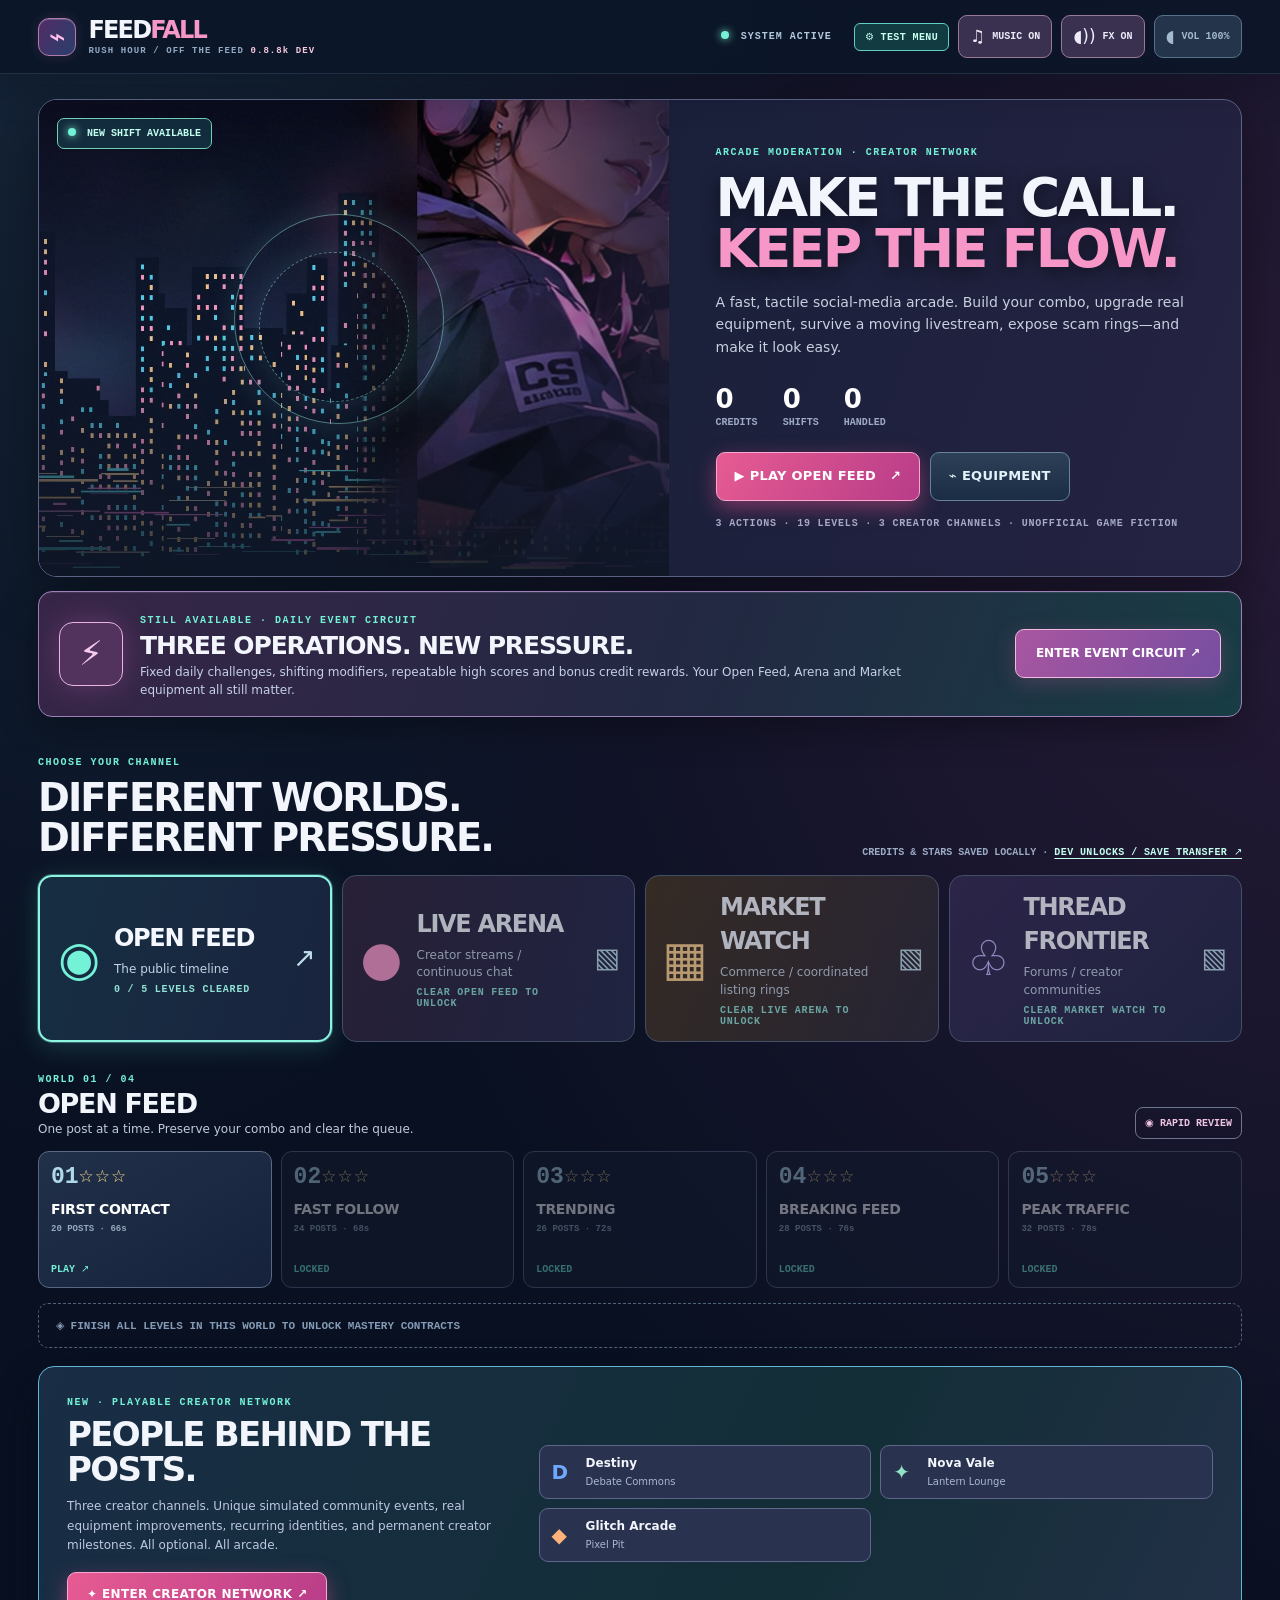
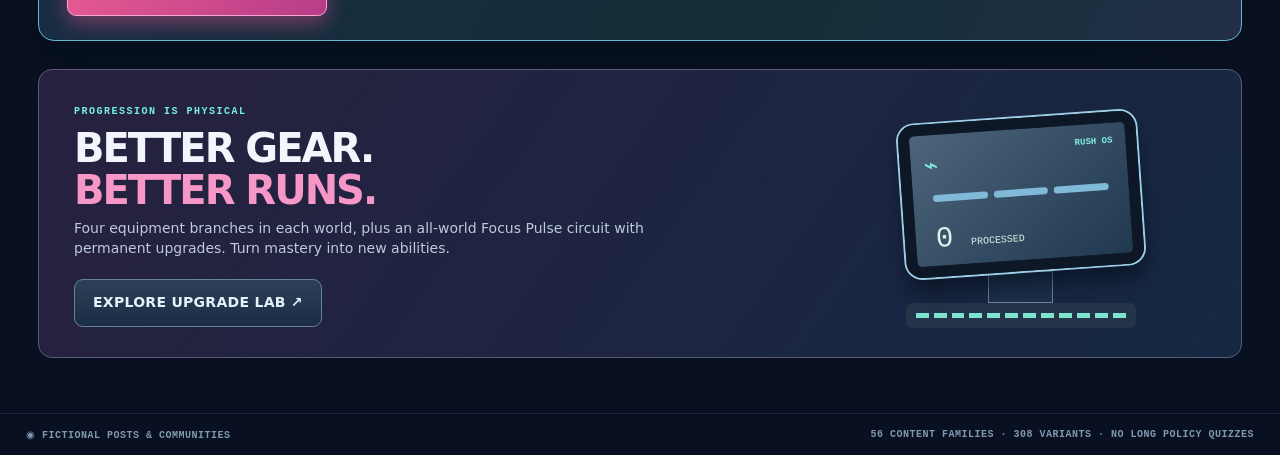
==== index.html @ e66f2f49 "chore(irl): label v0.8.8n in index.html" ====
<!doctype html>
<html lang="en">
<head>
  <meta charset="utf-8">
  <meta name="viewport" content="width=device-width,initial-scale=1,viewport-fit=cover">
  <meta name="theme-color" content="#0a1121">
  <meta name="description" content="FeedFall Rush Hour v0.8.8n DEV — reworked stage queue, authorized entry gates, debate invitation action and optional venue speed.">
  <meta property="og:title" content="FeedFall: Rush Hour — v0.8.8n Living Venue Dev">
  <meta property="og:description" content="Play the denser Meet & Greet convention with optional Chaos Mode, stage interactions, and all previous arcade worlds.">
  <title>FeedFall: Rush Hour — v0.8.8n DEV</title>
  <link rel="stylesheet" href="src/style.css">
</head>
<body>
  <div id="app" role="main"></div>
  <script type="module" src="src/ui.js"></script>
</body>
</html>
---- src/style.css ----
/* FEEDFALL RUSH HOUR 0.2 / CHANNEL SHIFT — arcade tactile design */
@import url("./graphics-v082.css");
:root{color-scheme:dark;--bg:#0a1121;--navy:#101b32;--panel:#17243a;--stroke:#4d6078;--muted:#9baec3;--mint:#74f2d7;--amber:#ffce8b;--pink:#f697c8;--red:#ff798c;--blue:#8abff9;--radius:14px;font-family:Inter,ui-sans-serif,system-ui,-apple-system,BlinkMacSystemFont,"Segoe UI",sans-serif;color:#f2f5fb;background:var(--bg);font-synthesis:none}
*{box-sizing:border-box}html,body{margin:0;width:100%;min-height:100%;overflow-x:hidden}body{background:radial-gradient(ellipse at 8% -18%,#395d775e,transparent 45%),radial-gradient(ellipse at 105% 22%,#622f625c,transparent 55%),#081021;font-size:14px;line-height:1.42}body:before{content:"";position:fixed;inset:0;background:repeating-linear-gradient(0deg,#ffffff03 0px,#ffffff03 1px,transparent 1px,transparent 38px),repeating-linear-gradient(90deg,#ffffff03 0px,#ffffff03 1px,transparent 1px,transparent 38px);pointer-events:none;z-index:-1}button{font:inherit;cursor:pointer;touch-action:manipulation}button:disabled{opacity:.42;cursor:not-allowed}button:focus-visible{outline:2px solid #ffe9ae;outline-offset:3px}h1,h2,h3,p{margin-top:0}h1,h2,h3{letter-spacing:-.05em;line-height:1.04}h1{font-size:40px}h2{font-size:30px}small{font-size:11px}.page{min-height:100dvh;display:flex;flex-direction:column}.eyebrow{font:850 10px ui-monospace,SFMono-Regular,Consolas,monospace;letter-spacing:.15em;color:var(--mint);text-transform:uppercase}em{font-style:normal;color:var(--pink)}.mint{color:var(--mint)!important}.primary,.secondary{border-radius:9px;font-weight:900;font-size:12px;letter-spacing:.02em;padding:13px 18px;transition:transform .15s,filter .15s;min-height:44px}.primary:hover:not(:disabled),.secondary:hover:not(:disabled){transform:translateY(-2px);filter:brightness(1.11)}.primary{background:linear-gradient(125deg,#e75b92,#b73c88);border:1px solid #f9a6d0;box-shadow:0 7px 20px #d34c8880;color:white}.secondary{background:linear-gradient(#2d4057,#1b2d44);border:1px solid #668198;color:#e2f1fa}.strong{font-size:14px}.primary span{margin-left:9px}.foot{font:700 10px ui-monospace,monospace;letter-spacing:.05em;color:#8199b0;display:flex;gap:18px;justify-content:space-between;max-width:1520px;width:100%;margin:15px auto 0;padding:15px 26px;border-top:1px solid #40536a50}.brand{display:flex;align-items:center;gap:12px}.brand-symbol{width:38px;height:38px;border:1px solid #b07aab;border-radius:11px;background:linear-gradient(125deg,#512c65,#293f6d);display:grid;place-content:center;color:#ffbeeb;font-size:28px;box-shadow:inset 0 1px #ffffff33,0 0 12px #dd68b52a}.brand-word{font-size:24px;line-height:1;font-style:italic;font-weight:1000;letter-spacing:-1.8px}.brand-word>span{color:var(--pink)}.brand-word small{display:block;font-style:normal;font:800 9px ui-monospace,monospace;letter-spacing:.12em;color:#93a9c4;margin-top:4px}.brand-word b{color:#f8c9de}.topnav{height:74px;flex:0 0 74px;display:flex;justify-content:space-between;align-items:center;gap:12px;padding:0 clamp(14px,3vw,42px);border-bottom:1px solid #475b725c;background:#0c1728e8;box-shadow:0 10px 40px #03061044;position:relative;z-index:9;backdrop-filter:blur(15px)}.toplinks{display:flex;align-items:center;gap:9px}.status-led{font:800 10px ui-monospace,monospace;letter-spacing:.1em;color:#b3c8df;margin-right:13px;white-space:nowrap}.status-led i,.live-dot{display:inline-block;width:8px;height:8px;border-radius:50%;background:var(--mint);box-shadow:0 0 9px #7df7d0;animation:pulse 1.65s ease-in-out infinite;margin-right:5px}.audio-toggle{display:flex;align-items:center;gap:7px;background:#24344a;border:1px solid #58728c;color:#a3bacc;border-radius:9px;padding:8px 11px;min-height:39px;white-space:nowrap}.audio-toggle.on{color:#edecfa;border-color:#9a7898;background:#3a3150}.audio-toggle span{font-size:17px}.audio-toggle small{font:850 10px ui-monospace,monospace}@keyframes pulse{50%{opacity:.42;box-shadow:0 0 0 7px #66f9d513}}
.home-main,.shop-main{max-width:1440px;width:100%;margin:0 auto;padding:25px clamp(15px,3vw,38px) 40px;flex:1}.hero{display:grid;grid-template-columns:1.1fr 1fr;min-height:388px;background:linear-gradient(110deg,#101d33,#252342);border:1px solid #5e6589;border-radius:19px;overflow:hidden;box-shadow:0 15px 60px #0006}.hero-art{min-height:340px;position:relative;background-image:linear-gradient(90deg,transparent 70%,#20213dbb),url('../assets/hero-art.webp');background-size:cover;background-position:center 35%;overflow:hidden}.hero-art-overlay{position:absolute;inset:0;background:linear-gradient(0deg,#0d1725c4,transparent 50%),radial-gradient(ellipse at 45% 48%,transparent 42%,#17142b77);pointer-events:none}.hero-orbit{position:absolute;width:210px;height:210px;border:1px solid #a2fbea70;border-radius:50%;top:24%;left:31%;box-shadow:0 0 30px #7cdbec22;animation:spin 18s linear infinite}.orb2{width:150px;height:150px;top:32%;left:35%;border-style:dashed;animation-direction:reverse;animation-duration:15s}.hero-signal{position:absolute;top:18px;left:18px;border:1px solid #73d0b5;background:#1b485888;padding:9px 10px;border-radius:7px;backdrop-filter:blur(10px);font:800 10px ui-monospace,monospace;color:#c2fff0}.hero-copy{padding:clamp(26px,4vw,47px);display:flex;flex-direction:column;justify-content:center}.hero-copy h1{font-size:clamp(40px,4.2vw,66px);font-weight:1000;font-style:italic;line-height:.94;margin:15px 0 17px;text-shadow:0 5px 17px #0008}.hero-copy p{max-width:520px;font-size:14px;color:#c7d0df;line-height:1.6}.hero-stats{display:flex;gap:25px;margin:14px 0 24px}.hero-stats div{display:flex;flex-direction:column;gap:5px}.hero-stats strong{font-size:26px;line-height:1;color:white}.hero-stats span{font:850 10px ui-monospace,monospace;color:#9eabc6}.hero-ctas{display:flex;gap:10px;flex-wrap:wrap}.hero-ctas button{font-size:13px;padding:14px 18px}.hero-hint{margin:17px 0 0!important;color:#a5a9c7!important;font:750 10px ui-monospace,monospace!important;letter-spacing:.08em}.worlds-section{margin-top:34px}.section-head{display:flex;justify-content:space-between;align-items:flex-end;margin-bottom:17px;gap:12px}.section-head h2{font-size:clamp(29px,3vw,42px);font-weight:950;margin:8px 0 0}.section-note{font:800 10px ui-monospace,monospace;color:#9dacc5}.world-selector{display:grid;grid-template-columns:repeat(2,minmax(0,1fr));gap:14px}.world-card{text-align:left;display:flex;align-items:center;gap:14px;min-height:124px;border:1px solid #57677f;border-radius:14px;background:linear-gradient(105deg,#162e42,#19243e);color:#f4f8fe;padding:18px;transition:transform .18s,border-color .2s;overflow:hidden}.world-card:hover{transform:translateY(-2px)}.world-card.active{border:2px solid #8cf4df;box-shadow:0 0 0 1px #7fdfe958,0 5px 25px #3e98894a}.world-card.world-arena{background:linear-gradient(105deg,#35263f,#272c4d)}.world-card.world-arena.active{border-color:#ff9ed1;box-shadow:0 0 20px #c361a644}.world-card.locked{opacity:.7}.world-mark{font-size:48px;color:var(--mint);min-width:50px;text-align:center}.world-arena .world-mark{color:var(--pink)}.world-copy{flex:1;display:flex;flex-direction:column;gap:6px}.world-copy strong{font-size:24px;letter-spacing:-.055em}.world-copy small{color:#c4d4e4;font-size:12px}.world-copy em{font:850 10px ui-monospace,monospace;color:#90e2d6;letter-spacing:.08em}.world-arrow{color:#bddde9;font-size:27px}.world-info{display:flex;justify-content:space-between;align-items:end;gap:10px;margin:26px 0 12px}.world-info h3{font-size:27px;margin:3px 0}.world-info p{color:#c0cbd8;margin:0;font-size:12px}.world-count{font:850 10px ui-monospace,monospace;border:1px solid #6e7590;color:#f0c4e0;border-radius:8px;padding:9px;white-space:nowrap}.level-grid{display:grid;grid-template-columns:repeat(5,minmax(0,1fr));gap:9px}.level-tile{background:linear-gradient(150deg,#213049,#16223b);border:1px solid #596784;border-radius:11px;color:white;min-height:137px;text-align:left;padding:12px;display:flex;flex-direction:column;gap:7px;transition:transform .16s,border-color .15s}.level-tile:hover:not(:disabled){transform:translateY(-4px);border-color:#87eddb}.level-tile.locked{background:#151c2f}.level-tile.won{border-color:#6d998c}.level-top{display:flex;justify-content:space-between;align-items:center}.level-top>span:first-child{font:950 23px ui-monospace,monospace;color:#afd9e9}.level-stars{font-size:17px;color:#ffdc92;letter-spacing:1px}.level-name{font-size:14px;font-weight:900;letter-spacing:-.025em;line-height:1.2;margin-top:4px}.level-tile small{font:750 9px ui-monospace,monospace;color:#93aabd}.level-status{font:850 10px ui-monospace,monospace;margin-top:auto;color:var(--mint)}.progression-block{border:1px solid #5c5a7b;background:linear-gradient(125deg,#27213f,#152842);border-radius:14px;margin-top:28px;padding:30px 35px;display:grid;grid-template-columns:1.4fr .7fr;gap:20px;overflow:hidden}.progression-block h2{font-size:40px;margin:8px 0}.progression-block p{max-width:570px;color:#bdcadb}.progression-block .strong{margin-top:6px}.workstation{margin:10px auto 0;position:relative;width:265px;max-width:100%;height:200px;perspective:600px}.desk-machine{margin:8px auto 0;width:238px;height:153px;background:linear-gradient(140deg,#4c657a,#203850);border:11px solid #0e1726;border-radius:16px;box-shadow:0 0 0 2px #9ccde6,0 15px 20px #040d1b99;transform:rotate(-4deg)}.desk-top{display:flex;justify-content:space-between;padding:13px;color:#85eddf}.desk-top span{font-size:24px}.desk-top small{font:800 9px ui-monospace,monospace}.desk-lines{display:flex;gap:6px;padding:0 20px}.desk-lines i{height:7px;flex:1;background:#81b9d9;border-radius:4px}.desk-number{font-size:29px;font-family:ui-monospace,monospace;margin:17px 0 0 20px;color:#d6f6e7;display:block}.desk-number small{font-size:10px}.desk-base{background:#1d304a;border:1px solid #76879b;width:65px;height:32px;margin:auto}.desk-lights{display:flex;gap:5px;margin:0 auto;width:230px;background:#253549;border-radius:7px;padding:10px}.desk-lights i{flex:1;height:5px;background:#7ee4d0;animation:light 1.8s ease-in-out infinite}@keyframes light{50%{opacity:.2}}
.play-main{max-width:1550px;width:100%;margin:0 auto;padding:11px clamp(10px,2.6vw,36px) 12px;flex:1;display:flex;flex-direction:column;min-height:0}.game-bar{display:flex;align-items:center;justify-content:space-between;gap:12px;margin-bottom:9px}.game-label{display:flex;align-items:center;gap:10px}.world-icon{font-size:27px;color:var(--mint);background:#243f52;border:1px solid #66848b;border-radius:10px;padding:5px 14px}.game-label h1{font-size:clamp(23px,2.45vw,32px);margin:4px 0 0;font-weight:1000;font-style:italic}.game-resources{display:flex;gap:8px;align-items:center}.stat{background:#1e2b43;border:1px solid #64788f;border-radius:9px;padding:6px 13px;min-width:104px}.stat span{display:block;font:800 9px ui-monospace,monospace;color:#a1b9ca}.stat strong{font:950 25px ui-monospace,monospace;color:#effbf9}.pause-button{border:1px solid #8691a7;background:#303951;color:white;border-radius:9px;min-height:53px;padding:6px 16px;font-size:17px;font-weight:900}.pause-button small{font:800 9px ui-monospace,monospace}.game-alert{padding:8px 14px;border-radius:7px;border:1px solid #63768c;background:linear-gradient(90deg,#244351,#182d44);color:#bfe7e8;font:850 10px ui-monospace,monospace;letter-spacing:.08em;margin-bottom:9px;min-height:34px;transition:background .2s,border-color .2s}.game-alert.highlight{background:#6d4659;color:#ffeaed;border-color:#d797ac}.game-alert.visible,.raid-mode .game-alert{background:linear-gradient(90deg,#872b45,#692c5c);border-color:#ff9ab2;color:white;box-shadow:0 0 20px #f56b8e66;animation:dangerGlow 1.1s ease-in-out infinite}@keyframes dangerGlow{50%{filter:brightness(1.3);box-shadow:0 0 32px #f56b8e83}}
.game-grid{display:grid;grid-template-columns:minmax(175px,.82fr) minmax(320px,2.1fr) minmax(190px,.82fr);gap:11px;height:clamp(375px,50.5vh,550px);min-height:0}.intake-panel,.status-panel{background:linear-gradient(140deg,#1c2d43,#142037);border:1px solid #64788f;border-radius:12px;padding:14px;overflow:hidden;min-width:0}.panel-eyebrow{font:900 10px ui-monospace,monospace;letter-spacing:.08em;color:#90dfdb}.intake-panel{display:flex;flex-direction:column}.intake-panel h2{font-size:24px;margin:5px 0 15px}.queue-item{border:1px solid #4f6880;background:#25384f;border-radius:6px;margin-bottom:6px;padding:8px;display:flex;gap:8px;align-items:center;min-width:0}.queue-item span{font:900 13px ui-monospace,monospace;color:#d1cbea}.queue-item b{font:800 9px ui-monospace,monospace;color:#e4eaf6;overflow:hidden;text-overflow:ellipsis;white-space:nowrap;min-width:0}.queue-item i{width:5px;height:5px;border-radius:50%;background:var(--mint);margin-left:auto;flex-shrink:0}.mini-tip{border:1px solid #526f86;border-radius:7px;background:#243950;padding:11px;color:#b8d5df;font-size:12px;line-height:1.5}.intake-divider{margin-top:auto;border-top:1px dashed #53687c;margin-bottom:12px}.meter-heading{display:flex;justify-content:space-between;color:#afc7d7;font:850 10px ui-monospace,monospace;gap:5px}.meter{height:8px;border-radius:6px;background:#0e1b2b;overflow:hidden;margin-top:7px}.meter>div{height:100%;background:linear-gradient(90deg,#5ee9cf,#f8b4b6);border-radius:6px;transition:width .14s}.panel-bottom{padding-top:16px;font:800 10px ui-monospace,monospace;color:#adbed1}.panel-bottom strong{display:block;font-size:11px}.panel-bottom em{font-style:normal;font-size:18px;color:white}.panel-bottom span{display:block;margin-top:5px;font-size:9px;line-height:1.4}.monitor{display:flex;flex-direction:column;min-width:0;min-height:0}.monitor-frame{background:linear-gradient(135deg,#5b7289,#34465e 14%,#2e3e56 88%,#627a91);padding:9px;border:1px solid #8ba4b0;border-radius:15px;box-shadow:inset 0 3px #e9f7ff40,inset 0 -5px #0007,0 8px 30px #0005;flex:1;min-height:0}.monitor-glass{height:100%;min-height:0;border-radius:9px;background:radial-gradient(ellipse at center,#0f2d3c,#0d1b2e 80%);border:4px solid #101924;box-shadow:inset 0 0 30px #050c16,0 0 8px #66dbe65e;position:relative;overflow:hidden;display:flex;flex-direction:column}.scanlines{position:absolute;z-index:5;inset:0;background:repeating-linear-gradient(0deg,transparent 0 3px,#06132444 3px 4px);pointer-events:none}.monitor-glass:after{content:"";position:absolute;inset:0;z-index:5;pointer-events:none;border-radius:8px;box-shadow:inset 0 0 36px #02071299}.monitor-top{display:flex;align-items:center;justify-content:space-between;gap:10px;padding:9px 13px;border-bottom:1px solid #41677f80;color:#8ce1df;font:800 10px ui-monospace,monospace;letter-spacing:.08em;background:#102b3c}.monitor-live{display:inline-block;width:7px;height:7px;border-radius:50%;background:var(--mint);box-shadow:0 0 8px var(--mint);margin-right:8px}#content-area{min-height:0;flex:1;overflow:hidden;display:flex;flex-direction:column}.post-container{background:#132a3b;flex:1;display:flex;flex-direction:column;min-height:0}.post-top{padding:9px 12px;display:flex;align-items:center;gap:10px;border-bottom:1px solid #3c607b}.platform-icon{font-size:20px;background:#20495a;border:1px solid #547e90;border-radius:8px;width:35px;height:35px;display:grid;place-content:center;color:#a4ffe5}.post-forum .platform-icon,.post-civic .platform-icon{color:#b6ccff;background:#273c5d}.post-market .platform-icon{color:#ffe1ab;background:#584437}.platform-info{flex:1;display:flex;flex-direction:column;gap:3px;min-width:0}.platform-info b{font:900 12px ui-monospace,monospace;color:#f2faf6}.platform-info small{font:850 9px ui-monospace,monospace;color:#9eb6c5}.post-age{font:850 9px ui-monospace,monospace;color:#85d4c2}.post-person{display:flex;gap:10px;align-items:center;padding:12px 14px 4px}.post-person img{width:42px;height:42px;object-fit:cover;border:2px solid #7fb5c8;border-radius:12px}.post-person div{display:flex;flex-direction:column;gap:4px;min-width:0}.post-person strong{font-size:13px}.post-person span{font:700 9px ui-monospace,monospace;color:#98b7c7;overflow:hidden;text-overflow:ellipsis;white-space:nowrap}.verified{margin-left:auto;color:#d0dbea;font-weight:900}.post-text{font-size:clamp(19px,2.2vw,31px);font-weight:800;line-height:1.31;letter-spacing:-.026em;color:#f1f6f4;margin:auto 16px;padding:6px 0;max-height:178px;overflow:hidden;text-wrap:pretty}.post-text.long{font-size:clamp(17px,1.9vw,24px)}.post-text mark{background:#ebb877;color:#1d2431;padding:1px 3px;border-radius:3px}.post-bottom{display:flex;justify-content:space-between;gap:7px;border-top:1px solid #38536c;padding:10px 13px;color:#9bbcc3;font:800 9px ui-monospace,monospace}.post-bottom span:last-child{color:#7fedd5}.empty-post{display:flex;align-items:center;justify-content:center;flex:1;color:#9fe6da;font:850 12px ui-monospace,monospace}.spinner{font-size:25px;margin-left:10px;animation:spin 2s linear infinite}@keyframes spin{to{transform:rotate(360deg)}}.monitor-under{display:flex;justify-content:space-between;gap:12px;align-items:center;padding:6px 5px;color:#9aacc3;font:850 9px ui-monospace,monospace;letter-spacing:.04em}.monitor-under i{display:inline-block;width:7px;height:7px;background:#8ef8d9;border-radius:50%;margin-right:6px}.status-panel{display:flex;flex-direction:column;gap:11px}.clock-card,.streak-card,.shield-card,.special-ability{border:1px solid #4e6682;border-radius:10px;background:linear-gradient(#253850,#192940);padding:12px;min-height:0}.clock-card>span,.streak-card>span,.shield-card>span,.special-ability>span{display:block;font:900 10px ui-monospace,monospace;color:#a9c3d5}.clock-card>strong{font:900 clamp(34px,4.5vw,64px) ui-monospace,monospace;letter-spacing:-.07em;color:#e5faff;display:block;line-height:1;margin:12px 0 5px}.clock-card.danger>strong{color:#ffb6a3}.clock-meter{height:7px;background:#0d1c2e;border-radius:5px;overflow:hidden}.clock-meter i{display:block;background:linear-gradient(90deg,var(--mint),#abdce1);height:100%;transition:width .2s}.clock-card.danger .clock-meter i{background:linear-gradient(90deg,#fa5c89,#ffd17e)}.clock-card small{font:750 9px ui-monospace,monospace;color:#a4b5c5}.streak-card>strong{display:block;font:1000 53px ui-monospace,monospace;color:#ffe1a9;line-height:1.08;margin:6px 0 1px}.streak-card small,.shield-card small,.special-ability small{font:850 9px ui-monospace,monospace;color:#aabccc}.streak-lights{display:flex;gap:4px;margin-top:10px}.streak-lights i{flex:1;height:6px;background:#273b4d;border:1px solid #4c6980;border-radius:2px}.streak-lights i.active{background:#ffbd84;box-shadow:0 0 10px #ffc08080}.shield-card>strong{font:850 20px ui-monospace,monospace;letter-spacing:3px;display:block;color:#82ebdd;margin:10px 0 3px}.special-ability>strong{font:1000 26px ui-monospace,monospace;color:#acd8f6;display:inline-block;margin:6px}.ability-btn{display:block;border:1px solid #7db7d0;background:linear-gradient(125deg,#23556c,#393e7e);color:#effcfa;font:850 10px ui-monospace,monospace;padding:8px 6px;border-radius:5px;width:100%;margin-bottom:6px}.ability-btn:hover:not(:disabled){background:#477c9e}.special-ability small{display:block;line-height:1.3;font-size:9px}.decision-deck{border:1px solid #71859c;background:linear-gradient(150deg,#2e3e55,#18293e);border-radius:12px;padding:10px 12px 11px;margin-top:9px;box-shadow:inset 0 2px #a5c1d03b,0 4px 19px #0004}.deck-label{display:flex;justify-content:space-between;gap:15px;padding:0 0 8px;color:#c6d7e8;font:900 10px ui-monospace,monospace;letter-spacing:.07em}.deck-label kbd{font:850 10px ui-monospace,monospace;background:#293346;padding:2px 6px;border:1px solid #7b8ea2;border-radius:4px}.decision-grid{display:grid;grid-template-columns:repeat(3,minmax(0,1fr));gap:9px}.decision-button{position:relative;display:flex;align-items:center;justify-content:center;gap:12px;border-radius:8px;min-height:76px;border:1px solid #ffffff77;border-bottom:5px solid #0007;transition:transform .12s,box-shadow .12s,filter .12s;color:white;box-shadow:inset 0 2px #ffffff31}.decision-button:active{transform:translateY(3px);border-bottom-width:2px;box-shadow:inset 0 2px #0003}.decision-button:hover{filter:brightness(1.12);box-shadow:0 0 22px #d9e3ff50}.decision-button.approve{background:linear-gradient(130deg,#1c796d,#2ca47c)}.decision-button.flag{background:linear-gradient(130deg,#996439,#c6894c)}.decision-button.remove{background:linear-gradient(130deg,#93394f,#cc4e6d)}.btn-symbol{font-size:37px;line-height:1}.btn-name{font-size:clamp(20px,2.2vw,28px);font-weight:1000;letter-spacing:-.055em}.decision-button small{font:850 10px ui-monospace,monospace;color:#ffffffc9}.btn-key{position:absolute;top:6px;right:7px;background:#0002;padding:3px 6px;border:1px solid #ffffff6f;border-radius:4px;font:800 11px ui-monospace,monospace}.play-footer{display:flex;justify-content:space-between;gap:12px;align-items:center;padding:9px 3px 0;color:#9eb6c9;font:800 9px ui-monospace,monospace}.monitor-glass.flash-good{animation:flashGood .27s ease}.monitor-glass.flash-bad{animation:flashBad .27s ease}@keyframes flashGood{50%{box-shadow:inset 0 0 64px #4dffc1,0 0 35px #72fbd5}}@keyframes flashBad{50%{box-shadow:inset 0 0 64px #ff4b75,0 0 35px #ff4b75}}#stamps{position:absolute;z-index:8;inset:0;display:grid;place-items:center;pointer-events:none}.stamp{display:inline-block;font-size:clamp(34px,4.8vw,63px);font-weight:1000;font-style:italic;letter-spacing:-.07em;text-shadow:0 3px #13202a,0 0 35px currentColor;border:5px solid currentColor;padding:10px 22px;border-radius:13px;transform:rotate(-8deg);animation:stampIn .52s cubic-bezier(.1,1.5,.3,1) both}.stamp.success{color:#90ffcf}.stamp.error{color:#ffa7bb}@keyframes stampIn{0%{transform:scale(2.1) rotate(6deg);opacity:0;filter:blur(8px)}25%{transform:scale(.89) rotate(-9deg);opacity:1;filter:blur(0)}45%{transform:scale(1) rotate(-8deg)}100%{opacity:0;transform:scale(1.06) rotate(-8deg)}}
/* Live Arena: actually different interaction with multiple messages at once. */
.arena-mode .monitor-glass{background:#1a1830;box-shadow:inset 0 0 42px #170824,0 0 12px #f18aca4d}.arena-mode .monitor-top{background:#3d2347;color:#ffd2e8}.arena-mode .game-alert{background:#3f3156;border-color:#965f9b;color:#e5cfea}.arena-mode .world-icon{color:var(--pink);background:#49324d;border-color:#9b6c8c}.live-widget{flex:1;min-height:0;display:flex;flex-direction:column;background:#1b243d;overflow:hidden}.live-header{padding:10px 12px;background:linear-gradient(90deg,#503156,#252d4e);border-bottom:1px solid #9478a0;display:flex;justify-content:space-between;color:#ffd5ef;font:850 10px ui-monospace,monospace;white-space:nowrap;gap:9px}.live-header .live-dot{background:#f981bd;box-shadow:0 0 8px #f981bd}.live-viewers{color:#9fecd9}.chat-feed{flex:1;min-height:0;overflow:hidden;display:flex;flex-direction:column;padding:7px 10px 1px}.chat-intro{font:800 10px ui-monospace,monospace;color:#9db3d1;margin:3px 2px 7px}.chat-feed>#chat-rows{display:flex;flex-direction:column;justify-content:flex-start;gap:5px;min-height:0;flex:1;overflow:hidden}.chat-row{display:flex;align-items:center;gap:10px;width:100%;position:relative;overflow:hidden;flex:0 0 auto;text-align:left;background:#263249;color:#dbe8f5;border:1px solid #66718d;border-radius:7px;min-height:54px;padding:8px 9px 11px;transition:background .12s,border-color .12s;animation:chatEnter .25s ease both}.chat-row:hover{background:#39435e}.chat-row.focused{background:#3c385b;border-color:#f6abdc;box-shadow:inset 3px 0 #fba6d7,0 0 10px #ed85a931}.chat-row.suspicious:not(.focused){border-left:3px solid #ed887f}.chat-row.uncertain:not(.focused){border-left:3px solid #ffd08e}@keyframes chatEnter{from{transform:translateY(-10px);opacity:.15}to{transform:translateY(0);opacity:1}}.chat-avatar{flex:0 0 28px;width:28px;height:28px;border-radius:8px;background:linear-gradient(125deg,#6d5ca0,#3b6a85);display:grid;place-items:center;font-weight:1000;color:white}.chat-copy{display:flex;flex-direction:column;gap:2px;min-width:0;flex:1}.chat-from{font:900 11px ui-monospace,monospace;color:#9ce9f1}.chat-from small{color:#a9a5c9;font:700 9px ui-monospace,monospace}.chat-text{font-size:12px;line-height:1.25;font-weight:700;color:#f4ecf8;white-space:nowrap;overflow:hidden;text-overflow:ellipsis}.chat-pick{color:#f5a5cf;font-size:19px}.chat-life{position:absolute;bottom:0;left:0;height:4px;border-radius:1px;background:linear-gradient(90deg,#65d9d1,#f7a0bb);transition:width .1s linear}.chat-idle{color:#9fbbcc;font:850 11px ui-monospace,monospace;padding:18px}.live-foot{padding:9px 12px;background:#2a304e;border-top:1px solid #78688c;display:flex;justify-content:space-between;gap:9px;color:#bcc5e4;font:850 9px ui-monospace,monospace}.raid-mode .live-header{background:linear-gradient(90deg,#942a53,#632547);animation:dangerGlow .85s infinite}.raid-mode .monitor-frame{border-color:#f7a8c7;box-shadow:0 0 27px #c93e77a3}.raid-mode .monitor-top{background:#7f294c;color:white}.raid-mode .decision-deck{border-color:#ff93bb;box-shadow:0 0 22px #c83c7869}.raid-mode .clock-card{background:#5f2e44;border-color:#fb8eae}
/* Results */
.result-main{max-width:1140px;width:100%;margin:auto;padding:39px 22px;text-align:center}.result-hero{padding:17px 0 12px;position:relative}.result-status{font:900 13px ui-monospace,monospace;color:#9cead9;letter-spacing:.13em}.result-hero h1{font-size:clamp(43px,7vw,88px);font-weight:1000;font-style:italic;letter-spacing:-.075em;margin:12px 0 6px;text-shadow:0 7px 32px #0006}.big-stars{font-size:66px;letter-spacing:9px;color:#ffcd7f;text-shadow:0 0 21px #f3ac5b69;animation:starPop .8s cubic-bezier(.25,1.3,.3,1)}.big-stars span{color:#59667c;text-shadow:none}@keyframes starPop{0%{transform:scale(.75);opacity:0}100%{transform:scale(1);opacity:1}}.result-hero p{color:#b8c8db;font-size:14px}.result-grid{display:grid;grid-template-columns:repeat(4,1fr);gap:12px;margin:22px auto}.result-grid>div{background:linear-gradient(#24354d,#162438);border:1px solid #617890;border-radius:11px;padding:17px 12px}.result-grid span{font:850 11px ui-monospace,monospace;color:#9eb5c9}.result-grid strong{display:block;font:1000 34px ui-monospace,monospace;letter-spacing:-.04em;margin-top:9px}.result-note{display:flex;justify-content:center;flex-wrap:wrap;gap:16px;color:#a2b9d2;font:800 10px ui-monospace,monospace;margin:11px}.result-actions{display:flex;justify-content:center;flex-wrap:wrap;gap:9px;margin-top:24px}.result-actions button{min-width:145px}.result-actions .next{background:linear-gradient(125deg,#218b80,#167a6d);border-color:#a4f7de}.result-summary{margin-top:19px;color:#90a6bf;font:750 10px ui-monospace,monospace}.result-summary b{color:white}
/* Upgrade lab */
.shop-intro{display:grid;grid-template-columns:1fr .8fr;gap:20px;align-items:center;margin-bottom:19px}.shop-intro h1{font-size:clamp(42px,5vw,66px);font-weight:1000;font-style:italic;margin:13px 0}.shop-intro p{color:#b8cad9;max-width:540px}.wallet{background:linear-gradient(140deg,#2f4056,#28283f);border:1px solid #8885a4;border-radius:15px;padding:27px;text-align:center;min-width:0}.wallet span,.wallet small{font:900 10px ui-monospace,monospace;color:#d1c4da;letter-spacing:.1em}.wallet strong{font:1000 clamp(32px,4vw,50px) ui-monospace,monospace;display:block;color:#ffdbab;margin:12px 0}.wallet small{color:#9babcb}.shop-tabs{display:flex;gap:9px;margin-bottom:24px}.shop-tabs button{background:#24334c;border:1px solid #65728d;color:#b4c7db;padding:11px 16px;border-radius:9px;font-weight:900;font-size:12px}.shop-tabs button.active{color:#fff4f9;border-color:#ffa8d6;background:#5d3b60}.shop-heading h2{font-size:32px;margin:7px 0}.shop-heading p{color:#abbfd4;margin-bottom:14px}.upgrade-grid{display:grid;grid-template-columns:repeat(4,minmax(0,1fr));gap:11px}.upgrade-card{min-width:0;min-height:306px;display:flex;flex-direction:column;background:linear-gradient(140deg,#293b50,#1d2b45 63%,#2d2c45);border:1px solid #71839a;border-radius:13px;padding:17px;transition:transform .16s,border-color .16s}.upgrade-card:hover{transform:translateY(-3px);border-color:#c5a0bf}.upgrade-card.maxed{border-color:#6bb8a6}.upgrade-top{display:flex;justify-content:space-between;gap:6px;align-items:center}.upgrade-tag{font:900 9px ui-monospace,monospace;color:#a7e3d8}.upgrade-rank{font:900 10px ui-monospace,monospace;color:#efc09b}.upgrade-glyph{font-size:48px;margin:14px 0 0;color:#df9ecf;text-shadow:0 0 20px #b178c9}.upgrade-card h3{font-size:22px;margin:8px 0 8px}.upgrade-card p{color:#c4d0df;line-height:1.5;font-size:12px}.upgrade-dots{display:flex;gap:5px;margin-top:auto;margin-bottom:15px}.upgrade-dots i{flex:1;background:#2a3245;border:1px solid #5f7492;border-radius:2px;height:6px}.upgrade-dots i.lit{background:var(--mint);box-shadow:0 0 8px #7ceac6}.upgrade-footer{border-top:1px solid #68728a;padding-top:13px;display:flex;align-items:center;justify-content:space-between;gap:7px}.upgrade-footer small{display:block;font:800 9px ui-monospace,monospace;color:#abbfd3}.upgrade-footer strong{display:block;font:1000 18px ui-monospace,monospace;margin-top:4px;color:#ffdeab}.upgrade-footer button{background:#bc598a;border:1px solid #f0a7c5;color:white;border-radius:7px;font:900 10px ui-monospace,monospace;padding:10px 9px;min-width:82px}.upgrade-footer button:not(:disabled):hover{filter:brightness(1.17)}.shop-actions{display:flex;gap:12px;margin-top:25px;justify-content:center}.purchase-bump{animation:purchase .4s ease}@keyframes purchase{50%{box-shadow:0 0 32px #7df9d4;transform:scale(1.02)}}
.pause-veil{position:fixed;inset:0;z-index:200;background:#030915c9;backdrop-filter:blur(8px);display:grid;place-items:center;padding:18px}.pause-dialog{width:min(450px,100%);padding:29px;text-align:center;border:1px solid #b1c1cf;background:linear-gradient(145deg,#2e3a54,#151e33);border-radius:17px;box-shadow:0 20px 70px #0009}.pause-dialog h2{font-size:35px;margin:13px 0}.pause-dialog p{color:#aabed1}.pause-dialog button{display:block;margin:9px auto;min-width:210px}
@media(min-width:1250px) and (max-height:880px){.topnav{height:59px;flex-basis:59px}.play-main{padding-top:7px}.game-grid{height:clamp(380px,53vh,448px)}.game-bar{margin-bottom:6px}.game-alert{margin-bottom:6px;min-height:30px;padding:6px 11px}.decision-deck{margin-top:7px;padding:7px 10px 9px}.decision-grid .decision-button{min-height:66px}.decision-button small{font-size:9px}.monitor-frame{padding:7px}.monitor-under{padding:5px}.status-panel,.intake-panel{padding:10px}.clock-card,.streak-card,.shield-card,.special-ability{padding:8px}.status-panel{gap:7px}.clock-card>strong{font-size:52px;margin:6px 0 4px}.streak-card>strong{font-size:42px}.streak-lights{margin-top:6px}.post-text{font-size:24px}.post-text.long{font-size:20px}}
@media(max-width:1120px){.game-grid{grid-template-columns:minmax(145px,.7fr) minmax(310px,2fr);height:clamp(360px,50vh,485px)}.status-panel{grid-column:1/-1;display:grid;grid-template-columns:repeat(4,minmax(0,1fr));gap:8px}.status-panel>.panel-eyebrow{display:none}.clock-card>strong{font-size:39px}.streak-card>strong{font-size:37px}.monitor{grid-column:2}.intake-panel{grid-column:1}.decision-button{min-height:72px}.upgrade-grid{grid-template-columns:repeat(2,minmax(0,1fr))}.upgrade-card{min-height:265px}}
@media(max-width:720px){.topnav{height:57px;flex-basis:57px;padding:0 10px}.brand-symbol{width:30px;height:30px;font-size:22px}.brand-word{font-size:18px}.brand-word small{font-size:7px;letter-spacing:.02em}.status-led{display:none}.toplinks{gap:5px}.audio-toggle{padding:6px 7px;min-height:31px;border-radius:6px}.audio-toggle small{font-size:8px}.audio-toggle span{font-size:14px}.home-main,.shop-main{padding:10px 9px 90px}.hero{display:flex;flex-direction:column}.hero-art{min-height:225px;background-position:center 25%}.hero-copy{padding:22px}.hero-copy h1{font-size:42px}.hero-copy p{font-size:12px}.hero-stats{gap:20px;margin:9px 0 17px}.hero-stats strong{font-size:22px}.hero-ctas button{flex:1}.section-head h2{font-size:30px}.section-note{display:none}.world-selector{gap:7px}.world-card{padding:9px;gap:6px;min-height:106px}.world-mark{font-size:28px;min-width:28px}.world-copy strong{font-size:14px}.world-copy small{font-size:10px}.world-copy em{font-size:8px}.world-arrow{display:none}.world-info{align-items:start}.world-info h3{font-size:22px}.world-info p{font-size:11px}.world-count{font-size:8px}.level-grid{grid-template-columns:repeat(2,minmax(0,1fr));gap:7px}.level-tile{min-height:117px}.progression-block{padding:18px;grid-template-columns:1fr}.progression-block h2{font-size:29px}.workstation{display:none}.foot{font-size:8px;flex-direction:column;gap:5px;text-align:center;padding:13px 8px}.play-main{padding:6px 8px calc(111px + env(safe-area-inset-bottom));display:block}.game-bar{gap:8px;margin-bottom:6px}.world-icon{padding:4px 9px;font-size:20px}.game-label h1{font-size:20px}.game-label .eyebrow{font-size:8px}.game-resources{gap:4px}.stat{min-width:55px;padding:5px 6px}.stat span{font-size:7px}.stat strong{font-size:17px}.pause-button{min-height:39px;padding:5px 9px;font-size:14px}.pause-button small{font-size:8px}.game-alert{font-size:9px;margin-bottom:6px;min-height:0;padding:8px}.game-grid{height:auto;min-height:0;display:flex;flex-direction:column}.intake-panel{display:none}.monitor{order:1;min-height:0}.monitor-frame{padding:6px;border-radius:12px;min-height:275px;height:clamp(285px,45vh,390px)}.monitor-glass{min-height:0}.monitor-top{font-size:9px;padding:8px}.post-top{padding:7px}.platform-icon{width:30px;height:30px;font-size:17px}.platform-info b{font-size:10px}.platform-info small{font-size:8px}.post-person{padding:9px 10px 3px}.post-person img{width:34px;height:34px}.post-person strong{font-size:12px}.post-person span{font-size:8px}.post-text{font-size:clamp(18px,5.4vw,27px);padding:6px 0;margin:auto 13px}.post-text.long{font-size:clamp(17px,4.5vw,22px)}.post-bottom{font-size:8px;padding:7px 10px}.monitor-under{font-size:8px}.monitor-under span:last-child{display:none}.status-panel{order:2;display:grid;grid-template-columns:1fr 1fr;gap:7px;padding:0;background:transparent;border:0;overflow:visible}.clock-card,.streak-card,.shield-card,.special-ability{padding:9px;min-height:88px}.clock-card>strong{font-size:35px;margin:6px 0 3px}.streak-card>strong{font-size:33px;margin:4px 0}.streak-lights{margin-top:5px}.shield-card>strong{font-size:17px}.special-ability>strong{font-size:21px}.special-ability .ability-btn{font-size:9px;padding:6px}.decision-deck{position:fixed;z-index:19;bottom:0;left:0;right:0;margin:0;border-radius:12px 12px 0 0;padding:8px 7px calc(9px + env(safe-area-inset-bottom));box-shadow:0 -14px 55px #010510e8;background:linear-gradient(#30455c,#182b42)}.deck-label{font-size:8px;padding-bottom:5px}.deck-label kbd{display:none}.decision-grid{gap:6px}.decision-button{min-height:68px;flex-direction:column;gap:1px;padding:7px 4px 5px}.btn-symbol{font-size:22px}.btn-name{font-size:17px}.decision-button small{font-size:8px}.btn-key{font-size:8px;padding:1px 4px;top:4px;right:4px}.play-footer{display:none}.chat-row{min-height:49px;padding:7px 7px 9px;gap:7px}.chat-copy .chat-text{font-size:11px}.chat-from{font-size:10px}.chat-from small{font-size:8px}.chat-avatar{width:25px;flex-basis:25px;height:25px}.live-header{font-size:8px;padding:8px}.live-foot{font-size:8px;padding:7px}.chat-feed{padding:5px 7px}.chat-intro{font-size:8px;margin:2px}.result-main{padding:30px 12px 75px}.result-hero h1{font-size:51px}.big-stars{font-size:50px;letter-spacing:4px}.result-grid{grid-template-columns:repeat(2,1fr);gap:7px}.result-grid>div{padding:12px}.result-grid strong{font-size:28px}.result-actions{display:grid;grid-template-columns:1fr 1fr}.result-actions button{min-width:0;font-size:11px;padding:11px 5px}.shop-intro{display:block}.shop-intro h1{font-size:44px}.wallet{padding:15px;margin:16px 0}.wallet strong{font-size:33px;margin:5px 0}.shop-tabs{gap:7px}.shop-tabs button{flex:1;font-size:10px;padding:11px 5px}.shop-heading h2{font-size:26px}.upgrade-grid{grid-template-columns:1fr 1fr;gap:7px}.upgrade-card{min-height:247px;padding:11px}.upgrade-card h3{font-size:17px}.upgrade-glyph{font-size:33px;margin:10px 0 0}.upgrade-card p{font-size:10px}.upgrade-footer{flex-direction:column;align-items:stretch}.upgrade-footer button{padding:9px}.shop-actions{display:flex;flex-direction:column}.stamp{font-size:36px;border-width:3px;padding:8px 12px}}
@media(max-width:390px){.audio-toggle small{display:none}.brand-word small{font-size:7px}.game-resources .stat{min-width:48px}.stat strong{font-size:15px}.game-label h1{font-size:17px}.monitor-frame{height:clamp(275px,42vh,345px)}.live-header{font-size:7px}.live-foot span:last-child{display:none}.decision-button .btn-name{font-size:15px}.decision-button{min-height:63px}.level-top .level-stars{font-size:14px}}
@media(prefers-reduced-motion:reduce){*,*:before,*:after{animation:none!important;scroll-behavior:auto!important;transition:none!important}}

/* A freeze control always accessible within the livestream itself, especially on phones. */
.chat-freeze-top{border:1px solid #c594d7;border-radius:5px;background:#73466a;color:#ffedfb;font:850 9px ui-monospace,monospace;padding:5px 7px;white-space:nowrap}.chat-freeze-top:hover:not(:disabled){background:#9d5185}.live-header{align-items:center}.live-viewers{white-space:nowrap}
@media(max-width:720px){.chat-freeze-top{font-size:8px;padding:4px 5px}.live-viewers{display:none}}

/* RUSH HOUR v0.3: art direction, compact platform personalities, fair reading focus */
.world-selector{grid-template-columns:repeat(3,minmax(0,1fr));gap:10px}
.world-card{min-height:115px;padding:14px;gap:10px}
.world-card.world-market{background:linear-gradient(112deg,#453624,#2d2a38)}
.world-card.world-market.active{border-color:#f8ca8b;box-shadow:0 0 0 1px #f8ca8b88,0 8px 30px #ac884533}
.world-card.world-market .world-mark{color:#ffd290}
.mastery-locked{padding:15px 17px;border:1px dashed #51647c;border-radius:10px;margin-top:15px;font:800 11px ui-monospace,monospace;color:#849ab5}
.mastery-panel{margin-top:17px;padding:18px;border:1px solid #6c688d;border-radius:13px;background:linear-gradient(140deg,#1a2440,#28263f)}
.mastery-intro h3{margin:3px 0;font-size:22px;letter-spacing:-.03em}.mastery-intro p{color:#b2bfd5;font-size:12px;margin:5px 0 15px}
.mastery-grid{display:grid;grid-template-columns:repeat(3,minmax(0,1fr));gap:9px}
.mastery-contract{text-align:left;min-height:103px;display:flex;flex-direction:column;align-items:flex-start;gap:7px;padding:13px;border:1px solid #69698f;border-radius:9px;background:#2b2d4b;color:#fff;transition:transform .15s,border .15s}
.mastery-contract:hover{border-color:#e5b4df;transform:translateY(-2px)}.mastery-contract.completed{border-color:#5bb3a4;background:#223d43}
.mastery-contract strong{font-size:13px}.mastery-contract small{color:#b7c9dc;font-size:10px;line-height:1.4}.mastery-contract em{font:900 9px ui-monospace,monospace;color:#f2c79e;margin-top:auto;font-style:normal}
.star-explanation{margin:12px 0;padding:10px 13px;background:#223650;border:1px solid #6788a2;color:#cce9f6;border-radius:8px;text-align:center;font:850 11px ui-monospace,monospace}
.mastery-reward{margin:12px 0;padding:14px;border-radius:8px;color:#fee7b9;background:#5c482a;border:1px solid #edc479;text-align:center;font-weight:900}
/* Platform accents. Flavor never acts as a correctness hint. */
.post-forum .platform-icon{background:#905e42;color:#fff}.post-forum .post-top{border-bottom-color:#dca47855}
.post-group .platform-icon{background:#5b7eae;color:#fff}.post-group .post-top{border-bottom-color:#9abce255}
.post-civic .platform-icon{background:#4c887c;color:#fff}.post-civic .post-top{border-bottom-color:#8fe9da55}
.post-market .platform-icon{background:#a5753f;color:#fff}.post-market .post-top{border-bottom-color:#f8bd7b55}
.post-micro .platform-icon{background:#6371b9;color:#fff}.post-micro .post-top{border-bottom-color:#a2b6fb55}
/* Stay readable in Live Arena: the selected message is pinned, has space, and retains its identity. */
.chat-copy .chat-text{display:block;text-overflow:ellipsis;white-space:nowrap;overflow:hidden}
.chat-row.focused{order:-1;min-height:82px;flex-shrink:0;background:linear-gradient(105deg,#4d355b,#312d4d);border:2px solid #f5b3db;box-shadow:inset 4px 0 #ffc0e5,0 0 18px #e883bd38;animation:none}
.chat-row.focused .chat-text{white-space:normal;display:-webkit-box;-webkit-box-orient:vertical;-webkit-line-clamp:3;line-clamp:3;max-height:4.2em;line-height:1.4;font-weight:750;color:#fff5fb;font-size:13px}
.chat-row.focused .chat-copy{min-width:0}.chat-row.focused .chat-from{color:#ffd4f1}
.chat-role{font:900 8px ui-monospace,monospace;font-style:normal;color:#f0bddf;border:1px solid #986b98;border-radius:3px;padding:2px 3px;margin-right:5px;vertical-align:1px}
.chat-row .chat-life{transition:width .1s linear}.chat-row.focused .chat-life{height:5px;background:#ffc1e4}
.chat-row:not(.focused){opacity:.88}.chat-row:not(.focused) .chat-text{max-width:100%}
/* Market Watch: genuinely multi-listing play, with matching checkout identifiers. */
.market-mode .monitor-glass{background:#131e2c;box-shadow:inset 0 0 38px #1f1610,0 0 12px #f8bd755b}
.market-mode .monitor-top{background:#54402c;color:#ffe0ac}.market-mode .game-alert{background:#41382b;border-color:#a98249;color:#ffe3b6}
.market-mode .world-icon{background:#473725;color:#ffd290}.market-mode .decision-deck{border-color:#b8976d}
.market-widget{display:flex;flex-direction:column;height:100%;min-height:0;background:radial-gradient(ellipse at 30% 0%,#55412455,transparent 68%),#101c2a}
.market-header{padding:8px 11px;background:#4a3525;border-bottom:1px solid #e7b07177;display:flex;justify-content:space-between;gap:8px;font:850 10px ui-monospace,monospace;color:#fbe4b9}
.market-header span:last-child{color:#ffe08c}
.market-feed{flex:1;min-height:0;overflow:hidden;display:flex;flex-direction:column;padding:7px 9px}
.market-intro{font:850 9px ui-monospace,monospace;color:#bea98c;padding:0 2px 5px}
#market-rows{flex:1;min-height:0;display:flex;flex-direction:column;gap:6px;overflow:auto;scrollbar-color:#987452 #1a2634;scrollbar-width:thin}
.market-listing{display:flex;flex:0 0 auto;flex-direction:column;gap:4px;text-align:left;border:1px solid #5e6773;background:#26303d;color:#e9e5dc;border-radius:8px;padding:9px 11px;min-height:57px;overflow:hidden;transition:background .12s,border .12s}
.market-listing:hover{background:#364459}.market-listing.focused{order:-1;background:linear-gradient(120deg,#5a4834,#3b3740);border:2px solid #f8d59e;box-shadow:0 0 16px #e8ba7266;min-height:88px}
.listing-meta{display:flex;justify-content:space-between;gap:8px;font:850 9px ui-monospace,monospace;color:#bfcca9}.listing-seller{color:#ffe2ab}.listing-meta span:last-child{color:#d1baa4}
.listing-text{font-size:11px;line-height:1.36;white-space:nowrap;overflow:hidden;text-overflow:ellipsis}
.market-listing.focused .listing-text{white-space:normal;font-size:13px;font-weight:700;color:#fff9e8}
.listing-route,.listing-trust{font:750 9px ui-monospace,monospace;color:#c4a67b}.listing-route{color:#ffd1a7}.market-listing.focused .listing-route{color:#ffdc9c}
.market-actions{display:flex;gap:9px;align-items:center;padding:8px 10px;border-top:1px solid #956f4c;background:#29313b;min-height:55px}
.market-actions span{font:750 9px ui-monospace,monospace;color:#a6afbc;line-height:1.3}
.batch-button{white-space:nowrap;border-radius:8px;padding:11px 13px;border:1px solid #ffdc9c;background:linear-gradient(110deg,#c77d3b,#8f5937);color:#fff7e4;font-weight:1000;font-size:12px;box-shadow:0 0 20px #eab06e35}
.batch-button:not(:disabled):hover{filter:brightness(1.16);transform:translateY(-1px)}.batch-button:disabled{opacity:.45;box-shadow:none;cursor:not-allowed}
@media(max-width:1120px){.market-feed{min-height:0}}
@media(max-width:720px){
 .world-selector{grid-template-columns:1fr;gap:8px}.world-card{min-height:91px;padding:10px 12px}
 .mastery-grid{grid-template-columns:1fr}.mastery-panel{padding:12px}.mastery-contract{min-height:80px}
 .chat-row.focused{min-height:79px;padding:9px 7px 12px}.chat-row.focused .chat-text{font-size:12px;line-height:1.45}
 .chat-role{font-size:7px;padding:1px 2px}.chat-row:not(.focused){min-height:42px;padding:5px 6px 8px}
 .market-header{font-size:8px;padding:7px}.market-feed{padding:5px 6px}.market-intro{font-size:8px}
 .market-listing{padding:6px 8px;min-height:48px;gap:3px}.market-listing.focused{min-height:75px;padding:8px}
 .listing-text{font-size:10px}.market-listing.focused .listing-text{font-size:12px}.listing-meta{font-size:8px}
 .market-actions{padding:6px;min-height:51px}.batch-button{font-size:11px;padding:11px 8px}.market-actions span{font-size:8px}
 .audio-toggle{padding:5px;min-height:31px;gap:2px}.audio-toggle span{font-size:14px}.audio-toggle small{font-size:8px}
}
@media(max-width:390px){.market-actions span{display:none}.market-actions .batch-button{width:100%}.toplinks{gap:3px}.audio-toggle{padding:5px 4px}}

/* v0.4 Event Circuit — deliberate, mechanical replay without a second rules manual */
.event-teaser{margin:14px 0 30px;padding:17px 20px;display:flex;align-items:center;gap:17px;flex-wrap:wrap;border:1px solid #9c80b7;background:linear-gradient(110deg,#372547,#222942 56%,#183d44);border-radius:14px;box-shadow:0 10px 38px #0005,inset 0 1px #ffffff16}
.event-teaser-mark{font-size:34px;display:grid;place-items:center;flex:0 0 64px;width:64px;height:64px;border:1px solid #e9b4e2;border-radius:14px;background:#51335e;color:#f7cbef;box-shadow:0 0 30px #b75fa759}
.event-teaser>div:nth-child(2){flex:1;min-width:210px}.event-teaser h2{margin:4px 0;font-size:clamp(17px,2.1vw,25px);letter-spacing:-.045em;font-weight:1000}.event-teaser p{margin:0;max-width:800px;color:#c6d0e7;font-size:12px;line-height:1.5}
.event-teaser-cta{background:linear-gradient(125deg,#a956a0,#764ea1);border:1px solid #f3b9df;color:white;border-radius:9px;font-weight:950;font-size:12px;padding:15px 20px;box-shadow:0 5px 20px #9d548759;transition:transform .15s,filter .15s}.event-teaser-cta:hover{filter:brightness(1.14);transform:translateY(-2px)}
.event-main{max-width:1450px;width:100%;margin:0 auto;padding:24px clamp(12px,3vw,38px) 65px;flex:1}
.event-banner{border:1px solid #a38fc2;border-radius:18px;position:relative;padding:30px clamp(20px,4vw,53px);overflow:hidden;background:radial-gradient(ellipse at 80% 20%,#8e419e65,transparent 50%),radial-gradient(ellipse at 25% 75%,#316d866b,transparent 55%),linear-gradient(105deg,#20233d,#151c37)}
.event-banner:after{content:"";position:absolute;width:360px;height:360px;right:-80px;top:-140px;border:20px solid #ffbae92d;border-radius:50%;box-shadow:0 0 0 40px #e58cd00e,0 0 0 90px #a477ff09;pointer-events:none;animation:orbital 13s linear infinite}
.event-banner h1{font-size:clamp(45px,8vw,91px);line-height:.92;letter-spacing:-.09em;font-weight:1000;font-style:italic;margin:14px 0 12px}.event-banner h1 em{color:#f5b4dd}.event-banner>p{max-width:670px;color:#c5d9e8;line-height:1.65;font-size:13px}
.event-counter{display:inline-flex;align-items:center;gap:15px;margin-top:12px;padding:10px 15px;border:1px solid #9883ab;border-radius:10px;background:#2b314ec2}.event-counter strong{color:#f9c5e7;font-size:29px}.event-counter small{font:750 11px ui-monospace,monospace;letter-spacing:.06em;color:#d2d4eb}
.event-info{display:flex;justify-content:space-between;align-items:center;flex-wrap:wrap;gap:12px;margin:18px 0 10px;color:#c0cee3;font:750 10px ui-monospace,monospace;letter-spacing:.04em}
.event-grid{display:grid;grid-template-columns:repeat(3,minmax(0,1fr));gap:13px}.event-card{border:1px solid color-mix(in srgb,var(--event-accent) 55%,#526b83);border-radius:14px;min-width:0;min-height:328px;display:flex;flex-direction:column;align-items:stretch;gap:10px;padding:17px;background:linear-gradient(152deg,color-mix(in srgb,var(--event-accent) 12%,#1b2440),#131e33 75%);box-shadow:0 8px 32px #0005}
.event-card-top{display:flex;align-items:center;justify-content:space-between;gap:10px}.event-ico{display:grid;place-items:center;color:var(--event-accent);font-size:28px;border:1px solid color-mix(in srgb,var(--event-accent) 55%,#2d4050);border-radius:10px;background:#182439;width:46px;height:46px;flex:0 0 46px}
.event-card h2{margin:0;font-size:clamp(19px,2.4vw,27px);font-weight:1000;letter-spacing:-.05em}.event-card .event-sub{color:#e6e3ee;margin:0;font-weight:700}.event-rule{background:#101a2ccf;border:1px solid #536b83;padding:12px;border-radius:9px;line-height:1.5;color:#bccbdc;font-size:12px;min-height:75px}
.event-achievement{display:flex;align-items:center;justify-content:space-between;gap:8px;font:800 9px ui-monospace,monospace;color:#acb6cb;white-space:normal}.event-stars{font-size:17px;color:#ffd69c;letter-spacing:1px;white-space:nowrap}.event-reward{font:900 11px ui-monospace,monospace;color:#7ee3d4;margin-top:auto}.event-card>button{border-radius:9px;background:var(--event-accent);color:#0c1724;border:1px solid #fff8;font-weight:1000;min-height:44px;padding:10px}.event-card>button:disabled{background:#45526a;color:#a2b1c4;opacity:.7;cursor:not-allowed}.event-card:not(.locked)>button:hover{filter:brightness(1.1);transform:translateY(-1px)}
.event-explain{margin-top:16px;border:1px solid #547e89;border-radius:11px;background:linear-gradient(105deg,#193b4b,#17253f);padding:16px 20px;display:flex;gap:14px;align-items:center}.event-explain span{white-space:nowrap;color:#a8f4e7;font-weight:1000}.event-explain p{color:#cbd9e9;margin:0;font-size:12px}
.event-actions{display:flex;gap:12px;flex-wrap:wrap;margin:20px 0}.event-actions button{padding:13px 20px}
.operator-lab{margin-top:31px;border-top:1px solid #6f83a2;padding-top:21px}.operator-card{border-color:#6aa8a6;background:linear-gradient(147deg,#22464b,#1a273c 68%)}.operator-card .upgrade-glyph{color:#8de9df}
.pulse-quick{display:flex;align-items:center;gap:7px;border:1px solid #6ddfcd;color:#e8fff7;background:linear-gradient(100deg,#146558,#2c5672);border-radius:7px;font:900 10px ui-monospace,monospace;padding:6px 9px;transition:filter .12s,transform .12s;min-height:31px;max-width:185px}
.pulse-quick:not(:disabled):hover{filter:brightness(1.2);transform:translateY(-1px)}.pulse-quick:disabled{background:#273c49;color:#90aeb7;border-color:#476d73;cursor:not-allowed}.pulse-quick b{color:#c9fcf1;white-space:nowrap}.pulse-track{width:28px;height:4px;background:#061b25;border-radius:12px;overflow:hidden}.pulse-track>i{display:block;height:100%;background:#adf7e6;transition:width .15s ease}
.focus-mode .monitor-frame{box-shadow:0 0 0 2px #98fce6,0 0 33px #73efd680!important}.focus-mode .game-alert{background:#184b55!important;border-color:#93e9df!important;color:#cffdf5!important}.focus-mode .pulse-quick{background:#265b60;border-color:#e0fcf0;box-shadow:0 0 18px #82ebdb66}
.event-result{display:flex;justify-content:center;align-items:center;flex-wrap:wrap;gap:14px;margin:15px auto;padding:13px;border:1px solid #d6a6d5;background:linear-gradient(100deg,#483457,#284553);color:#f9e6f7;border-radius:10px;max-width:730px}.event-result span{color:#ffddaa;font:900 12px ui-monospace,monospace}
.post-deadline{display:flex;flex-wrap:wrap;align-items:center;gap:12px;margin:8px 0;padding:8px 12px;border:1px solid #b384ae;background:#41304f;border-radius:8px;font:900 10px ui-monospace,monospace;color:#f4cfdf}.post-deadline>b{margin-left:auto;font-size:16px;color:#ffd5a1}.flash-track{height:5px;width:100%;border-radius:9px;overflow:hidden;background:#1a152b}.flash-track>i{background:linear-gradient(90deg,#81e9e6,#f2b1d8);display:block;height:100%;transition:width .08s linear}
@media(max-width:900px){.event-grid{grid-template-columns:1fr 1fr}.event-card:last-child{grid-column:1/-1;min-height:260px}}
@media(max-width:720px){.event-main{padding:10px 10px 85px}.event-banner{padding:20px}.event-banner h1{font-size:57px}.event-grid{grid-template-columns:1fr;gap:9px}.event-card:last-child{grid-column:auto}.event-card{min-height:270px;padding:14px}.event-card .event-rule{min-height:0}.event-teaser{padding:12px;gap:10px;margin:13px 0 24px}.event-teaser-mark{width:45px;height:45px;flex-basis:45px;font-size:27px}.event-teaser-cta{flex:1 1 100%;padding:12px}.event-explain{align-items:start;flex-direction:column;gap:6px}.event-info{font-size:9px}.pulse-quick{padding:5px 7px;font-size:9px;min-height:30px;gap:4px}.pulse-track{width:20px}.deck-label>span:nth-child(2){display:none}.post-deadline{margin:4px 0;padding:6px;gap:6px;font-size:9px}.post-deadline>b{font-size:14px}}
@media(max-width:390px){.pulse-quick{font-size:8px;padding:4px 5px}.pulse-track{width:16px}.event-counter small{font-size:9px}}
@media(prefers-reduced-motion:reduce){.event-banner:after{animation:none}}

.event-tier{margin-top:8px;color:#aff5e8;font:850 9px ui-monospace,monospace;letter-spacing:.06em}

/* RUSH HOUR v0.5 — Recovery Protocol + Thread Frontier */
.world-selector{grid-template-columns:repeat(4,minmax(0,1fr))}
.world-card.world-thread{background:linear-gradient(130deg,#352c55,#212846)}
.world-card.world-thread.active{border-color:#b9a8ff;box-shadow:0 0 0 1px #b9a8ff80,0 8px 25px #815dba44}
.world-card.world-thread .world-mark{color:#c9bbff}
.thread-mode .monitor-glass{background:#18172f;box-shadow:inset 0 0 42px #140f26,0 0 18px #977be044}
.thread-mode .monitor-top{background:#40375f;color:#f1eaff}
.thread-mode .game-alert{background:#342e52;border-color:#8676b8;color:#e0d3ff}
.thread-mode .decision-deck{border-color:#9486c4}
.thread-widget{display:flex;flex-direction:column;height:100%;min-height:0;background:radial-gradient(ellipse at 14% 0%,#5748834d,transparent 60%),#171c32}
.thread-header{display:flex;align-items:center;gap:10px;padding:8px 11px;background:#332d52;border-bottom:1px solid #7e70ae;flex-shrink:0}
.thread-creator-icon{height:37px;width:37px;border:1px solid var(--creator-color);border-radius:11px;display:grid;place-items:center;color:var(--creator-color);background:#272542;font-size:24px;font-weight:900;box-shadow:0 0 16px #a58ae72a}
.thread-header>div:last-child{display:flex;flex-direction:column;gap:2px;min-width:0}
.thread-header b{font-size:14px;color:#f7efff;letter-spacing:-.02em}
.thread-header small{font:750 9px ui-monospace,monospace;color:#c9bedf;white-space:nowrap;text-overflow:ellipsis;overflow:hidden}
.thread-topic{display:flex;gap:8px;align-items:center;padding:7px 11px;background:#25283f;border-bottom:1px solid #494a72;flex-shrink:0}
.thread-topic span{font:800 9px ui-monospace,monospace;color:#a7a2c5;white-space:nowrap}
.thread-topic b{font-size:11px;color:#efebff;overflow:hidden;text-overflow:ellipsis;white-space:nowrap}
.thread-list{display:flex;flex:1;min-height:0;overflow-y:auto;overscroll-behavior:contain;scrollbar-color:#766eae #1a2135;scrollbar-width:thin;flex-direction:column;gap:6px;padding:9px}
.thread-reply{display:flex;flex:0 0 auto;flex-direction:column;text-align:left;gap:4px;padding:10px 12px;min-height:67px;background:linear-gradient(110deg,#293049,#242e43);border:1px solid #55617d;border-left:3px solid #7f82a6;border-radius:8px;color:#e8e7f9;transition:border-color .13s,background .13s;position:relative;overflow:hidden}
.thread-reply:hover{background:#363a5a;border-color:#a69ed6}
.thread-reply.focused{order:-1;background:linear-gradient(110deg,#4a416c,#353550);border:2px solid #c4b3ff;border-left:5px solid #d3c2ff;box-shadow:0 0 20px #ac96eb37}
.thread-reply-top{display:flex;gap:8px;justify-content:space-between;font:700 10px ui-monospace,monospace;min-width:0;color:#aeb6d4}
.thread-reply-top span:last-child{font-size:9px;color:#c8b9dc;text-overflow:ellipsis;white-space:nowrap;overflow:hidden}
.thread-handle{color:#d1cbff;font-weight:900}
.thread-reply-text{display:block;font-size:11px;line-height:1.35;white-space:nowrap;text-overflow:ellipsis;overflow:hidden}
.thread-reply.focused .thread-reply-text{white-space:normal;color:#fff;font-size:13px;line-height:1.42;font-weight:700}
.thread-marker{font:850 9px ui-monospace,monospace;color:#ffcea6}
.thread-select{font:850 9px ui-monospace,monospace;color:#d6c9ff;align-self:flex-end}
.thread-reply:not(.focused) .thread-select{display:none}
.thread-actions{display:flex;gap:9px;align-items:center;padding:8px 10px;background:#292c48;border-top:1px solid #7968aa;flex-shrink:0}
.thread-actions small{font:750 9px/1.35 ui-monospace,monospace;color:#b7b6d4}
.contain-button{white-space:nowrap;padding:10px 12px;border:1px solid #e4cdff;border-radius:8px;background:linear-gradient(110deg,#9564ba,#584b9b);color:#fff4ff;font:950 11px ui-monospace,monospace;box-shadow:0 5px 16px #9d6de333;cursor:pointer}
.contain-button:hover:not(:disabled){background:linear-gradient(110deg,#b285d0,#7762b8);transform:translateY(-1px)}
.thread-foot{text-align:center;font:850 9px ui-monospace,monospace;letter-spacing:.05em;color:#c4bce6;padding:7px;background:#222640;flex-shrink:0}
.congestion-status{color:#b2e6dc;font:800 10px ui-monospace,monospace;margin:9px 0 3px}.congestion-track{height:8px;background:#30334e;border:1px solid #64556e;border-radius:20px;overflow:hidden}.congestion-track i{display:block;height:100%;background:linear-gradient(90deg,#ffad76,#e86491);width:0;transition:width .08s linear}
.congestion-banner{font:900 10px ui-monospace,monospace;color:#ffbba4;letter-spacing:.05em}
.creator-preview{margin:18px 0 24px;padding:24px 28px;border-radius:16px;border:1px solid #736aa1;background:linear-gradient(120deg,#232341,#172d47);display:grid;grid-template-columns:.8fr 1.2fr;gap:22px;align-items:center}
.creator-preview h2{font-size:clamp(22px,2.8vw,34px);line-height:1.02;margin:7px 0 10px}.creator-preview p{font-size:12px;line-height:1.65;color:#bec8e3;margin:0}
.creator-preview-list{display:grid;grid-template-columns:repeat(2,minmax(0,1fr));gap:9px}
.creator-chip{min-width:0;background:#29324e;border:1px solid #60658b;border-radius:9px;padding:9px 12px;display:grid;grid-template-columns:25px 1fr;column-gap:9px;row-gap:3px;align-items:center}
.creator-chip>b{font-size:20px;grid-row:span 2}.creator-chip>strong{font-size:12px;white-space:nowrap;overflow:hidden;text-overflow:ellipsis}.creator-chip>small{color:#a8b7d5;font-size:10px;white-space:nowrap;overflow:hidden;text-overflow:ellipsis}
@media(max-width:1100px){.world-selector{grid-template-columns:repeat(2,minmax(0,1fr))}}
@media(max-width:720px){.world-selector{grid-template-columns:1fr}.creator-preview{display:flex;flex-direction:column;align-items:stretch;padding:17px;gap:15px}.creator-preview-list{gap:6px}.creator-chip{padding:8px;column-gap:5px}.creator-chip>strong{font-size:10px}.creator-chip>small{font-size:9px}.thread-header{padding:6px 8px;gap:7px}.thread-header b{font-size:12px}.thread-header small{font-size:8px}.thread-creator-icon{height:30px;width:30px;font-size:19px}.thread-topic{padding:5px 8px;gap:6px}.thread-topic span{font-size:8px}.thread-topic b{font-size:10px}.thread-list{padding:5px;gap:4px}.thread-reply{padding:7px 9px;min-height:52px}.thread-reply.focused{padding:8px 10px}.thread-reply-text{font-size:10px}.thread-reply.focused .thread-reply-text{font-size:11px}.thread-actions{gap:5px;padding:6px;flex-direction:column;align-items:stretch}.contain-button{font-size:11px;padding:9px}.thread-actions small{font-size:8px;line-height:1.2}.thread-foot{font-size:8px;padding:5px}}
@media(max-width:390px){.thread-actions small{display:none}.thread-reply{min-height:48px}.thread-topic b{font-size:9px}.creator-chip{display:flex;flex-direction:column;align-items:flex-start}.creator-chip>b{line-height:1}.creator-chip>small{max-width:100%}}

/* v0.6 CREATOR NETWORK — channel identity, permanent infrastructure and event board */
.network-teaser{border-color:#62b6d4;background:linear-gradient(115deg,#192d45,#132e37 64%,#223047);box-shadow:0 16px 40px #030f1a4f}
.network-teaser .primary{margin-top:16px;padding:12px 19px;letter-spacing:.03em}
.creator-main{width:min(1240px,calc(100% - 48px));margin:0 auto;padding:30px 0 80px}
.creator-hero{border:1px solid #4a667c;border-radius:20px;overflow:hidden;padding:36px 40px;min-height:280px;background:radial-gradient(ellipse at 85% 0,#3757766b,transparent 58%),linear-gradient(125deg,#131d31,#192e43);display:grid;grid-template-columns:1.5fr .6fr;gap:24px;align-items:center;position:relative}
.creator-hero:before{content:'';position:absolute;width:320px;height:320px;border:1px solid #74ebdf40;border-radius:50%;right:-100px;top:-100px;pointer-events:none}
.creator-hero h1{font-size:clamp(36px,5.1vw,65px);letter-spacing:-.035em;line-height:.92;margin:12px 0;color:#e9f3ff}
.creator-hero h1 em{font-style:normal;color:#82e7d9}
.creator-hero p{font-size:13px;line-height:1.62;color:#bdcfdf;max-width:670px;margin:16px 0 18px}
.creator-hero-actions{display:flex;flex-wrap:wrap;align-items:center;gap:18px}
.creator-hero-actions .secondary{padding:12px 18px}
.creator-wallet{color:#a7e9d7;font:800 13px ui-monospace,monospace}
.network-system-mark{justify-self:center;text-align:center;display:grid;gap:5px;color:#b1dbe5;font:700 10px ui-monospace,monospace;letter-spacing:.10em}
.network-system-mark strong{font-size:90px;line-height:.9;letter-spacing:-.08em;color:#8fe9dd;text-shadow:0 0 40px #4bddd873}
.network-system-mark small{color:#8da8bb;font-size:9px}
.network-disclaimer{border:1px solid #35485e;background:#172338;border-radius:10px;color:#a7c0d2;font:650 10px/1.5 ui-monospace,monospace;padding:12px 15px;margin:13px 0 18px}
.network-roster{display:grid;grid-template-columns:repeat(3,minmax(0,1fr));gap:12px;margin:18px 0}
.network-person{display:flex;align-items:center;text-align:left;gap:13px;border:1px solid #44536d;border-radius:13px;background:linear-gradient(120deg,#202d43,#19243c);padding:17px;min-width:0;color:#e5ecfa;transition:transform .16s,border-color .16s,box-shadow .16s;cursor:pointer}
.network-person.selected{border-color:var(--creator-accent);background:linear-gradient(120deg,#293f50,#1e2c43);box-shadow:0 0 0 1px color-mix(in srgb,var(--creator-accent) 45%,transparent),0 7px 29px #020b1a65}
.network-person:hover{transform:translateY(-2px);border-color:var(--creator-accent)}
.creator-emblem{flex:0 0 56px;width:56px;height:56px;border-radius:12px;border:1px solid var(--creator-accent);display:grid;place-items:center;background:radial-gradient(circle,#5b74866b,#1b2940);font:bold 31px ui-monospace,monospace;color:var(--creator-accent)}
.creator-person-copy{display:grid;min-width:0;gap:4px}
.creator-person-copy strong{font-size:16px;overflow:hidden;text-overflow:ellipsis;white-space:nowrap}
.creator-person-copy small{font:650 10px ui-monospace,monospace;color:#aebfd2;overflow:hidden;text-overflow:ellipsis;white-space:nowrap}
.creator-person-arrow{color:var(--creator-accent);margin-left:auto}
.network-detail{border-radius:17px;border:1px solid #48526b;padding:25px;background:linear-gradient(125deg,#1a273d,#142438 55%,#24273f);box-shadow:0 18px 50px #060e1f60}
.network-identity{display:grid;grid-template-columns:140px minmax(0,1fr) 185px;gap:22px;align-items:center;border-bottom:1px solid #3a5364;padding-bottom:25px}
.network-portrait{height:145px;border:1px solid var(--creator-accent);border-radius:16px;background:radial-gradient(ellipse at 35% 15%,#6c98a16a,#1d2946 65%);display:flex;flex-direction:column;justify-content:center;align-items:center;gap:10px;color:var(--creator-accent);box-shadow:inset 0 0 35px #06172e}
.network-portrait span{font:900 75px/1 ui-monospace,monospace;text-shadow:0 0 30px color-mix(in srgb,var(--creator-accent) 35%,transparent)}
.network-portrait small{text-align:center;color:#adc8dc;font:750 8px/1.4 ui-monospace,monospace;letter-spacing:.09em}
.network-summary .eyebrow{color:var(--creator-accent)}
.network-summary h2{font-size:clamp(24px,3vw,38px);margin:7px 0;letter-spacing:-.025em}
.network-summary p{margin:3px 0;color:#aec4d5;font-size:12px;line-height:1.45}
.network-summary .network-intro{margin-top:12px;line-height:1.65;color:#d2dded}
.network-tagline{font:800 11px ui-monospace,monospace;color:var(--creator-accent);margin-top:11px;letter-spacing:.06em}
.network-statbox{border:1px solid #4d6573;background:#1d3144;border-radius:13px;padding:17px;display:grid;gap:9px}
.network-statbox small{color:#b3cada;font:750 10px ui-monospace,monospace}
.network-statbox strong{font:bold 39px ui-monospace,monospace;color:var(--creator-accent)}
.network-statbox strong span{font-size:15px;color:#9baec7}
.creator-xp-meter{width:100%;height:9px;border-radius:10px;background:#35475b;overflow:hidden}
.creator-xp-meter i{display:block;height:100%;background:var(--creator-accent);border-radius:10px;transition:width .3s}
.network-section-head{margin:25px 0 13px;display:flex;justify-content:space-between;align-items:end;gap:12px;flex-wrap:wrap}
.network-section-head h3{font-size:23px;margin:4px 0 0}
.network-event-grid{display:grid;grid-template-columns:repeat(3,minmax(0,1fr));gap:12px}
.network-event{display:flex;flex-direction:column;gap:10px;padding:17px;min-width:0;border-radius:12px;border:1px solid #4d627a;background:linear-gradient(155deg,#26374c,#1c2841);position:relative}
.network-event.locked{opacity:.70;background:#222d3d}
.network-event-top{display:flex;justify-content:space-between;gap:8px;font:850 9px/1.45 ui-monospace,monospace;color:#a4dbe4;letter-spacing:.02em}
.network-event-top span:last-child{color:var(--creator-accent)}
.network-event h4{font-size:17px;margin:6px 0 0;color:#f3f5ff}
.network-event p{font-size:12px;color:#bdcddd;line-height:1.55;min-height:38px;margin:0}
.network-event-brief{border-top:1px solid #395166;padding-top:10px;font:800 10px ui-monospace,monospace;color:#adceeb}
.network-event-record{font:800 10px ui-monospace,monospace;color:#f3d49a;line-height:1.4}
.network-event-play{background:#60cdbc;color:#0a2433;border:0;border-radius:8px;padding:13px 8px;font:900 11px ui-monospace,monospace;cursor:pointer;margin-top:auto;min-height:43px}
.network-event-play:disabled{background:#405068;color:#b5bfd0;cursor:not-allowed;font-size:10px}
.network-event-play:not(:disabled):hover{filter:brightness(1.13)}
.creator-upgrades{display:grid;grid-template-columns:repeat(2,minmax(0,1fr));gap:12px}
.creator-upgrade{display:grid;grid-template-columns:55px minmax(0,1fr);gap:10px 13px;align-items:center;padding:16px;border:1px solid #4c5d73;border-radius:12px;background:#202f44}
.creator-upgrade-icon{width:54px;height:54px;display:grid;place-items:center;border:1px solid var(--creator-accent);border-radius:10px;color:var(--creator-accent);font-size:25px}
.creator-upgrade-info h4{font-size:14px;margin:5px 0}
.creator-upgrade-info p{font-size:11px;line-height:1.5;color:#b9cede;margin:0}
.creator-rank-dots{display:flex;gap:5px;margin-top:9px}
.creator-rank-dots i{width:23px;height:5px;background:#46586c;border-radius:4px}
.creator-rank-dots i.on{background:var(--creator-accent)}
.creator-upgrade>button{grid-column:2;justify-self:start;background:#335a60;color:#defff4;border:1px solid #62adae;border-radius:8px;font:900 10px ui-monospace,monospace;padding:10px 12px;cursor:pointer}
.creator-upgrade>button:disabled{opacity:.5;cursor:not-allowed}
.creator-community-strip{margin-top:24px;border-top:1px solid #40576d;padding-top:20px}
.network-regulars{display:flex;gap:7px;flex-wrap:wrap;margin:12px 0}
.network-regulars span{border-radius:7px;background:#29394f;border:1px solid #435b74;padding:7px 10px;color:#b2e6df;font:800 10px ui-monospace,monospace}
.creator-community-strip p{font-size:11px;line-height:1.5;color:#acbfd0}
.network-back{margin:20px 0;text-align:center}
.creator-result{margin:15px 0;display:grid;gap:7px;border:1px solid #4baaa2;border-radius:12px;padding:16px;background:linear-gradient(105deg,#184c51,#202f4a);color:#f0fff8}
.creator-result b{font-size:15px}
.creator-result span{font:800 11px/1.45 ui-monospace,monospace;color:#bdeadd}
@media(max-width:960px){.network-event-grid{grid-template-columns:1fr 1fr}.network-identity{grid-template-columns:120px minmax(0,1fr)}.network-statbox{grid-column:1/-1;grid-template-columns:1fr 95px 1fr;align-items:center}.network-statbox strong{font-size:30px}.network-portrait{height:125px}.creator-upgrades{grid-template-columns:1fr}}
@media(max-width:720px){.creator-main{width:calc(100% - 24px);padding:12px 0 80px}.creator-hero{padding:23px 19px;min-height:0;grid-template-columns:1fr}.creator-hero h1{font-size:42px}.creator-hero p{font-size:12px}.network-system-mark{display:none}.network-disclaimer{font-size:9px}.network-roster{grid-template-columns:1fr;gap:8px}.network-person{padding:11px}.creator-emblem{width:46px;height:46px;flex-basis:46px;font-size:25px}.creator-person-copy strong{font-size:15px}.network-detail{padding:13px}.network-identity{display:grid;grid-template-columns:95px minmax(0,1fr);gap:12px}.network-portrait{height:110px}.network-portrait span{font-size:50px}.network-summary h2{font-size:26px}.network-summary .network-intro{font-size:11px}.network-statbox{grid-template-columns:1fr 1fr;gap:7px;padding:13px}.network-statbox .creator-xp-meter{grid-column:1/-1;grid-row:3}.network-event-grid{grid-template-columns:1fr}.network-event{padding:15px}.network-event p{min-height:0}.creator-upgrade{grid-template-columns:40px 1fr;padding:12px;gap:9px}.creator-upgrade-icon{width:40px;height:40px;font-size:22px}.network-section-head h3{font-size:19px}.network-tagline{font-size:9px}.creator-wallet{font-size:11px}}
@media(max-width:390px){.network-identity{grid-template-columns:80px minmax(0,1fr)}.network-portrait{height:96px}.network-portrait span{font-size:44px}.network-summary h2{font-size:22px}.network-summary .eyebrow{font-size:8px}.creator-main{width:calc(100% - 16px)}.network-detail{padding:10px}.creator-hero{padding:20px 14px}.creator-hero h1{font-size:36px}}
.live-creator-strip{display:flex;align-items:center;gap:10px;padding:10px 13px;margin:6px 0 8px;border:1px solid var(--creator-accent);border-radius:9px;background:linear-gradient(105deg,#19273e,#1b3950);color:#e6f4ff;min-height:52px}
.creator-strip-icon{display:grid;place-items:center;width:33px;height:33px;flex:0 0 33px;background:color-mix(in srgb,var(--creator-accent) 20%,#1c2e3e);border:1px solid var(--creator-accent);border-radius:9px;font:bold 22px ui-monospace,monospace;color:var(--creator-accent)}
.live-creator-strip>span:nth-child(2){display:grid;gap:4px;min-width:0}
.live-creator-strip strong{font-size:12px;white-space:nowrap;overflow:hidden;text-overflow:ellipsis}
.live-creator-strip small{font:800 9px ui-monospace,monospace;color:#b1d2db;line-height:1.25}
.creator-strip-status{margin-left:auto;font:850 9px ui-monospace,monospace;color:var(--creator-accent);white-space:nowrap}
@media(max-width:720px){.live-creator-strip{padding:7px;margin:4px 0;gap:7px;min-height:40px}.creator-strip-icon{width:28px;height:28px;flex-basis:28px;font-size:19px}.live-creator-strip strong{font-size:10px}.live-creator-strip small{font-size:8px}.creator-strip-status{font-size:7px}}
@media(max-width:390px){.creator-strip-status{display:none}}

/* v0.6.1 CREATOR IDENTITY — signature systems, readable fast UI, creator-specific atmosphere. */
.playing-page{animation:shift-arrive .25s ease both}
@keyframes shift-arrive{from{opacity:.58}to{opacity:1}}
.playing-page.creator-skin .game-bar{border-bottom:1px solid var(--signature-accent);padding-bottom:9px}
.playing-page.creator-skin .monitor-frame{border-color:var(--signature-accent);box-shadow:0 0 32px var(--signature-glow),0 14px 40px #0007}
.playing-page.creator-skin .monitor-top{background:var(--signature-surface);color:var(--signature-accent)}
.playing-page.creator-skin .monitor-under span:first-child{color:var(--signature-accent)}
.playing-page.creator-skin .game-alert{border-color:var(--signature-accent);background:var(--signature-surface)}
.creator-skin.creator-destiny{--signature-accent:#8ac1ff;--signature-glow:#4d93fa3d;--signature-surface:#1e3c5e;background:radial-gradient(ellipse at 80% 12%,#21599f29,transparent 55%),#0d1427}
.creator-skin.creator-destiny .monitor-glass{background:radial-gradient(ellipse at 55% 0,#1f355b,#11182b 72%)}
.creator-skin.creator-nova{--signature-accent:#9bf5c6;--signature-glow:#6adba83f;--signature-surface:#264c41;background:radial-gradient(ellipse at 76% 8%,#4e9d7832,transparent 65%),#111a25}
.creator-skin.creator-nova .monitor-glass{background:radial-gradient(ellipse at 55% 0,#395447,#162738 72%)}
.creator-skin.creator-glitch{--signature-accent:#ffba76;--signature-glow:#ff8c453a;--signature-surface:#59402c;background:radial-gradient(ellipse at 72% 10%,#b8692932,transparent 55%),#171322}
.creator-skin.creator-glitch .monitor-glass{background:radial-gradient(ellipse at 60% 0,#43302a,#181825 75%)}
.creator-skin.creator-glitch .game-alert{font-weight:900}
.creator-skin.creator-nova .decision-button.approve{box-shadow:inset 0 0 15px #6bdba221}
.creator-skin.creator-glitch .decision-button{border-width:2px}
.creator-signature{display:flex;align-items:center;flex-wrap:wrap;gap:9px;padding:9px 14px;margin:4px 0 9px;background:linear-gradient(110deg,var(--signature-surface),#20273d);color:#f6faff;border:1px solid var(--signature-accent);border-radius:9px;min-height:40px;font:800 10px ui-monospace,monospace;letter-spacing:.02em}
.creator-signature>span:first-child{color:var(--signature-accent)}
.creator-signature strong{color:#fff}.creator-signature .sig-right{margin-left:auto;color:var(--signature-accent)}
.creator-signature b{font-size:12px;color:#fff}
.community-meter{height:9px;width:clamp(45px,17%,170px);background:#142d2c;border:1px solid #73bf9b;border-radius:10px;overflow:hidden}
.community-meter>i{display:block;height:100%;background:linear-gradient(90deg,#6cd8a0,#e6ff9f);border-radius:10px;transition:width .2s ease}
.round-pips{display:flex;gap:4px}.round-pips i{width:23px;height:8px;background:#664936;border-radius:3px}.round-pips i.lit{background:#ffd091;box-shadow:0 0 10px #ffbd7b66}
.debate-context{margin:9px 0 4px;padding:9px 12px;border-left:4px solid #89bcff;background:#173a5a22;display:flex;flex-wrap:wrap;gap:8px;align-items:center;color:#b1d3ff;font:850 10px ui-monospace,monospace}
.debate-context b{color:#e4efff;font-size:11px}
.debate-mini{display:block;color:#93c6ff;font:750 9px ui-monospace,monospace;margin-top:5px}
.creator-destiny .chat-from .chat-role{background:#204267;color:#c3dcff}
.creator-nova .chat-from .chat-role{background:#2d6256;color:#c2ffe2}
.creator-glitch .chat-from .chat-role{background:#74462e;color:#ffe1b8}
.creator-destiny .live-header{background:#193b63;color:#c7e5ff}
.creator-nova .live-header{background:#245246;color:#e0ffe6}
.creator-glitch .live-header{background:#69452e;color:#ffe9bd}
.creator-nova .chat-row.focused{border-color:#8dedbd;background:linear-gradient(115deg,#31564d,#313c53);box-shadow:inset 4px 0 #abefc8}
.creator-glitch .chat-row.focused{border-color:#ffb276;background:linear-gradient(115deg,#66412f,#302e48);box-shadow:inset 4px 0 #ffbe7e}
.creator-destiny .chat-row.focused{border-color:#9acbff;background:linear-gradient(115deg,#294c77,#2c3552);box-shadow:inset 4px 0 #98c5ff}
.creator-destiny .post-top{border-bottom-color:#7cacff66}
.creator-nova .post-top{border-bottom-color:#91eac166}
.creator-glitch .post-top{border-bottom-color:#ffb37766}
.creator-nova .post-container{background:linear-gradient(138deg,#e5f7eb,#f8f6e8)}
.creator-glitch .post-container{background:linear-gradient(145deg,#f8e8d4,#e2ecfc)}
.creator-destiny .post-container{background:linear-gradient(140deg,#e3edfd,#f2f5fa)}
.creator-arcade-scrim{position:fixed;inset:0;z-index:1200;display:flex;align-items:center;justify-content:center;overflow:auto;padding:14px;background:#070d1be9;backdrop-filter:blur(7px);animation:arcade-enter .18s ease}
@keyframes arcade-enter{from{opacity:0}to{opacity:1}}
.emote-arcade{width:min(530px,100%);border:2px solid #8fc4ff;border-radius:19px;background:radial-gradient(circle at 50% -20%,#315d9c,#152641 55%,#101b2b);padding:21px;box-shadow:0 0 40px #62a5ff44,0 30px 100px #000a;color:#eaf5ff}
.emote-heading{display:flex;justify-content:space-between;gap:8px;align-items:center;font:900 10px ui-monospace,monospace;color:#9ac6ff;letter-spacing:.07em}
.emote-heading b{color:#ffdf8d;font-size:14px}
.emote-prize{display:flex;justify-content:center;gap:22px;align-items:center;margin:17px 0 12px}
.emote-prize>strong{font-size:33px;color:#98d6ff;font-weight:1000;text-shadow:0 0 30px #5da7ff66}
.emote-prize>div{display:grid;gap:2px}
.emote-prize b{font:1000 50px ui-monospace,monospace;color:#ffe29b;line-height:1}
.emote-prize small{font:750 10px ui-monospace,monospace;color:#9eb9d7}
.emote-stage{display:flex;justify-content:center;gap:11px;background:#2046724a;border:1px solid #608cb0;border-radius:12px;padding:10px}
.emote-stage span{font-size:30px;filter:drop-shadow(0 0 9px #6ee3a7aa)}
.emote-incoming{display:flex;flex-direction:column;align-items:center;gap:9px;padding:19px 12px 10px;border-bottom:1px solid #456587}
.emote-incoming small{color:#b4cbe9;font:750 10px ui-monospace,monospace}
.emote-incoming strong{font:1000 33px ui-monospace,monospace;color:#ffdb9c;text-shadow:0 0 22px #ffda9452}
.emote-incoming strong.emote-matching{color:#a0f1bc}
.emote-time{height:8px;background:#25394e;overflow:hidden;width:100%;border-radius:10px}
.emote-time i{height:100%;display:block;background:linear-gradient(90deg,#64d5ac,#ffdc82);border-radius:10px;transition:width .06s linear}
.emote-arcade>p{font:650 12px/1.55 ui-sans-serif,system-ui;color:#c8daeb;text-align:center;padding:7px 0}
.emote-actions{display:grid;grid-template-columns:1fr 1fr;gap:10px}
.emote-actions button{display:grid;gap:6px;text-align:center;border:1px solid #a0dfc8;border-radius:10px;color:white;padding:16px 9px;background:linear-gradient(135deg,#276954,#2a506a);cursor:pointer;min-height:68px}
.emote-actions button:last-child{border-color:#d4b3ff;background:linear-gradient(135deg,#665081,#383e72)}
.emote-actions b{font:1000 14px ui-monospace,monospace}
.emote-actions small{color:#d5e4f1;font:700 10px ui-monospace,monospace}
.emote-actions button:hover{filter:brightness(1.13);transform:translateY(-2px)}
.emote-disclaimer{display:block;margin-top:13px;text-align:center;color:#8facce;font:750 9px ui-monospace,monospace}
.round-scrim{background:#130e19de}
.round-arcade{border:2px solid #ffa85f;border-radius:18px;background:radial-gradient(circle at center,#5a3e34,#1c1c2e);padding:35px;text-align:center;width:min(430px,100%);box-shadow:0 0 45px #ff922a52;color:#fff}
.round-arcade h2{font-size:clamp(42px,8vw,66px);line-height:1.03;margin:15px 0 10px;letter-spacing:-.07em}
.round-arcade em{color:#ffc776;font-style:normal}
.round-arcade p{color:#e8c8b6;font-size:14px}
.round-count{font:1000 34px ui-monospace,monospace;color:#ffeeaf;margin-top:19px}
.creator-result span:empty{display:none}
@media(max-width:720px){.creator-signature{padding:7px;gap:5px;min-height:33px;font-size:9px;margin:4px 0}.creator-signature .sig-right{font-size:8px}.community-meter{width:55px}.emote-arcade{padding:15px}.emote-heading{font-size:8px}.emote-heading b{font-size:11px}.emote-prize>strong{font-size:26px}.emote-prize b{font-size:39px}.emote-stage span{font-size:22px}.emote-arcade>p{font-size:11px}.emote-actions button{padding:13px 7px;min-height:61px}.emote-actions b{font-size:12px}.round-arcade{padding:25px}}
@media(max-width:390px){.creator-signature .sig-right{display:none}.emote-arcade{padding:12px}.emote-prize{gap:12px}.emote-prize>strong{font-size:24px}.emote-stage{gap:5px}}
@media(prefers-reduced-motion:reduce){.playing-page,.creator-arcade-scrim{animation:none!important}.emote-stage span{filter:none}}
/* Preserve text contrast on creator cards: existing post text is light by design. */
.creator-destiny .post-container{background:linear-gradient(140deg,#1f3d60,#182941)}
.creator-nova .post-container{background:linear-gradient(140deg,#245244,#18363c)}
.creator-glitch .post-container{background:linear-gradient(140deg,#60422c,#242f4b)}
.creator-skin .post-text,.creator-skin .post-text.long{color:#f6faff;text-shadow:0 1px 1px #0006}
.creator-skin .post-person strong{color:#eefbff}
.creator-skin .post-person span{color:#bfcedc}
.creator-skin .post-bottom{color:#b5ccd5}
@media(max-width:720px){.creator-skin .post-text{font-size:clamp(17px,4.8vw,23px)!important;line-height:1.26}.creator-skin .post-text.long{font-size:clamp(15px,4.1vw,19px)!important}}
/* Short laptop screens must retain the full action row after signature HUD appears. */
@media(min-width:721px) and (max-height:860px){
 .creator-skin .game-grid{height:clamp(276px,43vh,365px)}
 .creator-skin .play-main{padding-top:6px}
 .creator-skin .game-bar{margin-bottom:5px}
 .creator-skin .game-alert{padding:5px 11px;margin-bottom:5px;min-height:26px}
 .creator-skin .monitor-under{padding-top:3px;padding-bottom:3px}
}
/* OFF THE FEED v0.7: pixel art hall and readable, tactile event controls. */
.irl-page{background:radial-gradient(ellipse at 50% 8%,#362841,#0b1527 68%);color:#eff2fa}
.irl-main{max-width:1100px;width:100%;margin:0 auto;padding:24px clamp(12px,3vw,35px) 48px;display:flex;flex-direction:column;gap:15px}
.irl-heading{display:flex;justify-content:space-between;align-items:end;gap:16px}
.irl-heading h1{font-size:clamp(27px,4.5vw,47px);letter-spacing:-.06em;margin:6px 0}.irl-heading p{color:#adbacf;font-size:12px;margin:0}
.irl-telemetry{display:grid;grid-template-columns:repeat(5,1fr);gap:6px}
.irl-telemetry span{background:#1b283d;border:1px solid #425269;border-radius:9px;padding:9px 10px;color:#98c4d5;font:800 10px ui-monospace,monospace;letter-spacing:.04em;white-space:nowrap;display:flex;align-items:center;justify-content:space-between;gap:8px}
.irl-telemetry b{color:#ffe0aa;font-size:15px}
.irl-stage-frame{background:#0b1121;border:2px solid #866985;box-shadow:0 0 0 3px #192238,0 15px 50px #03071099;overflow:hidden;border-radius:8px}
.irl-stage-top{display:flex;align-items:center;justify-content:space-between;gap:10px;padding:10px 14px;font:900 10px ui-monospace,monospace;letter-spacing:.09em;background:#25324a;color:#edc3ac}
.irl-stage-top .live-dot{margin:0}.irl-stage-top span:nth-child(2){flex:1}
.irl-canvas-wrap{position:relative;width:100%;aspect-ratio:384/216;overflow:hidden;background:#20263e}
#irl-canvas{display:block;image-rendering:auto;width:100%;height:100%;aspect-ratio:384/216;touch-action:manipulation;cursor:crosshair;background:#20263e}
.irl-world-speech{position:absolute;z-index:4;top:2%;left:2%;box-sizing:border-box;width:min(63%,260px);background:#fff6e5;color:#252743;border:3px solid #302845;box-shadow:4px 5px 0 #10122cbf,0 0 0 2px #f4ae77;padding:7px 9px 8px;pointer-events:none;font:700 12px/1.25 ui-monospace,monospace}
.irl-world-speech[hidden],.irl-world-prompt[hidden]{display:none}
.irl-world-speech:after{content:'';position:absolute;bottom:-10px;left:var(--speech-tail,32px);width:14px;height:14px;background:#fff6e5;border-right:3px solid #302845;border-bottom:3px solid #302845;transform:rotate(45deg)}
.irl-mode-picker{padding:18px 18px 14px;background:#181f34;border:1px solid #63516f;border-radius:12px;margin:14px 0;color:#faf0dd}
.irl-mode-picker p{color:#d7cfde;font-size:12px;margin:12px 0 0}
.irl-mode-grid{display:grid;grid-template-columns:repeat(4,minmax(0,1fr));gap:8px;margin-top:12px}
.irl-mode-tile{border:1px solid #716b98;border-radius:8px;background:#252c48;color:#fff2df;text-align:left;padding:12px 9px;cursor:pointer;min-height:75px}
.irl-mode-tile b,.irl-mode-tile span{display:block}.irl-mode-tile b{font-size:12px}.irl-mode-tile span{font-size:10px;color:#c8bdcd;margin-top:7px}
.irl-mode-tile.selected{box-shadow:0 0 0 2px #efb46c inset;background:#413650}.irl-mode-tile.endless{background:#2e284d}.irl-mode-tile:disabled{opacity:.37;cursor:not-allowed}
@media(max-width:650px){.irl-mode-grid{grid-template-columns:repeat(2,minmax(0,1fr))}}
.irl-world-speech.irl-danger{border-color:#e15e66;box-shadow:4px 5px 0 #10122cbf,0 0 0 2px #ffae83}
.irl-world-speech.irl-danger .irl-speech-meter i{background:#d82854}
.irl-speech-label{display:flex;justify-content:space-between;align-items:center;gap:7px;color:#84476b;font:900 10px ui-monospace,monospace;letter-spacing:.05em}
.irl-speech-label b{background:#3d3254;color:#fff4ba;padding:2px 5px;border-radius:2px}
.irl-world-speech strong{display:block;margin:3px 0 2px;font-size:15px;line-height:1.1;color:#372c50;white-space:nowrap;overflow:hidden;text-overflow:ellipsis}
.irl-world-speech p{margin:2px 0 4px;color:#262942;font:800 12px/1.2 ui-monospace,monospace;display:-webkit-box;-webkit-line-clamp:2;-webkit-box-orient:vertical;overflow:hidden}
.irl-world-speech small{display:-webkit-box;-webkit-line-clamp:2;-webkit-box-orient:vertical;overflow:hidden;font:700 10px/1.2 ui-monospace,monospace;color:#71576c}
.irl-speech-meter{height:3px;background:#c3adc6;margin-top:5px;border-radius:1px;overflow:hidden}.irl-speech-meter i{display:block;height:100%;background:#e67c8f;transition:width .12s linear}
.irl-world-prompt{position:absolute;top:7%;left:17%;right:17%;background:#181a31dc;color:#fff2c8;border:2px solid #c09b7e;box-shadow:3px 3px #10101dbd;padding:11px;text-align:center;font:900 11px ui-monospace,monospace;letter-spacing:.04em;pointer-events:none}
.irl-stage-caption{background:#233249;color:#ffe5c9;padding:8px 13px;font:800 11px ui-monospace,monospace;min-height:28px;border-top:1px solid #907487}
.irl-intro,.irl-result,.irl-controls{background:#17253b;border:1px solid #58657d;border-radius:12px;padding:19px;box-shadow:0 12px 30px #0509145e}
.irl-intro h2,.irl-result h2{font-size:clamp(24px,3.5vw,35px);margin:8px 0}
.irl-intro p,.irl-result p{max-width:870px;color:#c4d0dc;line-height:1.6}
.irl-intro .primary{margin-top:5px}.irl-stars{font-size:35px;letter-spacing:8px;color:#f7c879}
.irl-guest{display:flex;justify-content:space-between;gap:12px;align-items:center;min-height:125px;padding:5px 5px 14px}
.irl-guest h3{font-size:22px;margin:5px 0;color:#ffe2bb}.irl-guest p{font-size:17px;color:#f0f6ff;line-height:1.3;margin:3px 0 5px}
.irl-guest small{color:#b0d7df;font-size:12px}.irl-guest-badge{align-self:flex-start;white-space:nowrap;font:800 10px ui-monospace,monospace;color:#adf3d1;border:1px solid #4a8b7c;padding:6px;border-radius:5px}
.irl-actions{display:grid;grid-template-columns:repeat(4,1fr);gap:9px}.irl-actions button{border:1px solid #98b4c7;border-radius:9px;color:#fff;min-height:72px;padding:8px;font:800 13px ui-monospace,monospace;display:flex;flex-direction:column;align-items:center;justify-content:center;gap:5px;box-shadow:inset 0 2px #ffffff28,0 5px #0a1021;transition:filter .11s,transform .11s}
.irl-actions button:active{transform:translateY(3px);box-shadow:inset 0 2px #ffffff28,0 2px #0a1021}.irl-actions button:hover{filter:brightness(1.12)}
.irl-actions small{font-size:10px;opacity:.85}.irl-approve{background:#267c69}.irl-verify{background:#466eaa}.irl-redirect{background:#bd8250}.irl-security{background:#aa4567}
.irl-speed-row{display:flex;align-items:center;gap:10px;flex-wrap:wrap;margin:8px 0 12px;font:800 11px ui-monospace,monospace;color:#b8cedb}
.irl-speed-row select{border:1px solid #627a9d;border-radius:7px;padding:7px 10px;background:#27314d;color:#ffe7c0;font:800 12px ui-monospace,monospace}
.irl-speed-row span{font-size:10px;opacity:.7}
.irl-debate-row{display:flex;align-items:center;gap:12px;flex-wrap:wrap;margin:8px 0}
.irl-debate-row button{border:1px solid #d8a9ff;border-radius:9px;background:linear-gradient(115deg,#66358c,#373b78);color:#fff;min-height:58px;padding:10px 19px;cursor:pointer;display:flex;flex-direction:column;gap:3px;text-align:left;box-shadow:0 2px 0 #20142f}
.irl-debate-row button strong{font:900 14px ui-monospace,monospace}.irl-debate-row button small{font:700 10px ui-monospace,monospace;color:#eecfff}
.irl-debate-row span{font:700 11px ui-monospace,monospace;color:#c6bcde;flex:1;min-width:170px}
.irl-control-foot{display:flex;align-items:center;justify-content:space-between;gap:12px;margin-top:15px;color:#a6b6c8;font:700 10px ui-monospace,monospace}
.irl-control-foot button{color:#d4dfe9;background:#2b3b53;border:1px solid #61728c;border-radius:7px;min-height:36px;padding:7px 13px;font-weight:900}
.irl-result-stats{display:flex;gap:11px;flex-wrap:wrap;margin:17px 0}.irl-result-stats span{border:1px solid #56657a;background:#293850;padding:9px 12px;border-radius:6px;font:800 12px ui-monospace,monospace}
.irl-result-actions{display:flex;flex-wrap:wrap;gap:10px}.irl-disclaimer{color:#899bb1;font:700 10px ui-monospace,monospace;text-align:center;line-height:1.6}
.irl-invite{background:linear-gradient(135deg,#423046,#203e4d);border:1px solid #bb879f;border-radius:14px;padding:24px;margin:24px 0;box-shadow:0 14px 28px #0a0b1a6b}
.irl-invite h3{font-size:27px;margin:8px 0;color:#ffdbb5}.irl-invite p{color:#e8dce4;max-width:800px;line-height:1.6}
/* v0.7.1: non-destructive tester access and cross-preview save transfer. */
.dev-header-link,.dev-text-link{border:1px solid #62cfc6;border-radius:6px;background:#113b40;color:#c6fff0;font:800 10px ui-monospace,monospace;letter-spacing:.04em;padding:7px 10px;cursor:pointer}
.dev-text-link{background:transparent;border:none;padding:0;text-decoration:underline;text-underline-offset:3px}
.debug-page{min-height:100vh;background:radial-gradient(ellipse at top,#173947,#0e172a 66%);color:#ecf5fc}
.debug-main{max-width:940px;padding:24px clamp(13px,3vw,35px) 64px;margin:auto;display:flex;flex-direction:column;gap:15px}
.debug-head,.debug-box{padding:clamp(15px,3vw,28px);border-radius:13px;border:1px solid #3d6470;background:#172b3c;box-shadow:0 10px 35px #050e1b60}
.debug-head h1{font-size:clamp(32px,5vw,55px);line-height:.98;letter-spacing:-.05em;margin:13px 0}.debug-head h1 em{color:#77dbd1}.debug-head p,.debug-box p{max-width:760px;line-height:1.55;color:#bed0df;font-size:14px}
.debug-head .eyebrow{color:#79e4d5}.debug-status-line{display:flex;flex-wrap:wrap;align-items:center;gap:12px;font:800 11px ui-monospace,monospace;color:#bdd7d9}
.debug-pill{display:inline-block;padding:8px 12px;border-radius:100px;background:#1c615a;color:#bfffea;border:1px solid #3da89e}
#debug-status{min-height:25px;color:#ffdc9c;font-size:12px;font-weight:800;margin-top:10px}
.debug-box h2{font-size:22px;letter-spacing:-.03em;margin:0 0 8px}.debug-worlds{display:grid;gap:7px;margin:16px 0}.debug-world{display:flex;align-items:center;justify-content:space-between;gap:10px;background:#20384a;border:1px solid #4c6573;border-radius:9px;padding:12px}
.debug-world>div{display:flex;flex-direction:column;gap:4px}.debug-world b{font-size:14px}.debug-world small{color:#b8c6d2;font-size:11px}
.debug-world button,.debug-box button{cursor:pointer}.debug-world button{background:#2b5367;border:1px solid #81b4ba;color:#f3ffff;border-radius:7px;padding:10px 12px;white-space:nowrap;font:800 11px ui-monospace,monospace}
.debug-world button:disabled{opacity:.35;cursor:not-allowed}.debug-actions{display:flex;flex-wrap:wrap;gap:10px;margin-top:14px}
.debug-transfer{border-top:1px solid #39566a;padding-top:12px}.debug-transfer summary{color:#98f6e3;font:800 12px ui-monospace,monospace;cursor:pointer;padding:12px 0}
.debug-transfer label{display:block;margin:14px 0 6px;color:#dfeefa;font:800 10px ui-monospace,monospace;letter-spacing:.04em}.debug-transfer textarea{display:block;width:100%;height:94px;box-sizing:border-box;padding:12px;border-radius:8px;border:1px solid #5e8893;background:#0b1b29;color:#f4f6e6;font:11px ui-monospace,monospace;resize:vertical;margin-bottom:9px;user-select:text;-webkit-user-select:text}
.debug-transfer textarea:focus{outline:2px solid #6ecfbb}.debug-transfer small{display:block;color:#c3bba9;line-height:1.5;margin:12px 0}.debug-danger{border-color:#9f7b75}
@media(max-width:660px){
 .irl-main{padding:8px 7px 24px;gap:7px}.irl-heading{align-items:start;flex-direction:row;gap:6px}.irl-heading h1{font-size:21px;margin:1px 0}.irl-heading .eyebrow{font-size:8px}.irl-heading p{font-size:9px}.irl-heading>.secondary{min-height:34px;padding:5px 7px;font-size:9px;max-width:96px}
 .irl-telemetry{grid-template-columns:repeat(5,minmax(0,1fr));gap:3px}.irl-telemetry span{font-size:7px;padding:5px 3px;display:flex;flex-direction:column;gap:2px}.irl-telemetry b{font-size:12px}
 .irl-stage-top{font-size:8px;padding:5px 8px}.irl-stage-top span:last-child{font-size:7px}
 .irl-canvas-wrap{aspect-ratio:4/3}.irl-canvas-wrap #irl-canvas{position:absolute;left:0;top:0;width:auto;height:100%;max-width:none;aspect-ratio:384/216}
 .irl-stage-caption{font-size:9px;min-height:26px;padding:6px 9px}.irl-world-speech{width:min(56%,230px);padding:5px 7px 7px;font-size:10px}.irl-world-speech strong{font-size:12px}.irl-world-speech p{font-size:11px}.irl-world-speech small{font-size:9px}.irl-speech-label{font-size:8px}
 .irl-controls{padding:8px;position:sticky;bottom:0;z-index:8;background:#17253bf2;padding-bottom:max(8px,env(safe-area-inset-bottom));backdrop-filter:blur(8px)}
 .irl-actions{gap:4px}.irl-actions button{min-height:58px;padding:4px 1px;font-size:10px;touch-action:manipulation}.irl-actions small{font-size:8px}
 .irl-control-foot{margin-top:7px;font-size:8px}.irl-control-foot button{min-height:32px;padding:5px 10px}
 .irl-intro,.irl-result{padding:13px}.irl-intro p{font-size:12px}.irl-disclaimer{font-size:9px}
 .irl-invite{padding:17px}.irl-invite h3{font-size:22px}
 .dev-header-link{font-size:9px;padding:6px 7px}.debug-main{padding:11px 9px 35px}.debug-world{align-items:flex-start}.debug-world b{font-size:12px}.debug-world small{font-size:10px}.debug-world button{font-size:10px;padding:8px}.debug-actions .primary,.debug-actions .secondary{flex:1 1 auto;font-size:11px}
}

/* v0.8.8: The fifth decision is a Destiny-only arcade challenge, visually
   independent of the four routine venue staff actions. */
.irl-debate-row{
 position:relative;display:grid;grid-template-columns:minmax(225px,1.1fr) minmax(165px,.9fr);
 align-items:center;gap:10px;margin:11px 0 14px;padding:24px 12px 11px;
 border:1px solid #a366f6;border-radius:11px;
 background:radial-gradient(ellipse at 30% 20%,#7545ab33,transparent 65%),linear-gradient(115deg,#21182f,#141b36 70%);
 box-shadow:inset 0 0 0 1px #e3a5fa21,0 6px 20px #06041178;
}
.irl-debate-row::before{content:'⚔ BLOODSPORTS CHALLENGE · DESTINY NETWORK';position:absolute;top:7px;left:14px;color:#ffd8e9;font:900 10px ui-monospace,monospace;letter-spacing:.13em;text-shadow:0 0 9px #f487df9a}
.irl-debate-row button{
 position:relative;min-height:70px;width:100%;overflow:hidden;display:flex;flex-direction:column;
 justify-content:center;align-items:center;text-align:center;gap:2px;padding:12px;
 border:2px solid #ffcf71;border-radius:6px;
 background:linear-gradient(115deg,#6c277c 0%,#963651 43%,#5424a5 100%);color:#fff9dd;
 cursor:pointer;box-shadow:0 5px 0 #2a123d,inset 0 0 0 2px #ffbce447,0 0 24px #bd5ae944;
 transition:transform .1s,box-shadow .1s,filter .1s;
}
.irl-debate-row button::after{content:'◇ ◇ ◇';position:absolute;right:9px;top:7px;color:#f9c7d2aa;font-size:8px;letter-spacing:.16em}
.irl-debate-row button strong{font:1000 clamp(14px,2.2vw,20px) ui-monospace,monospace;letter-spacing:.07em;text-shadow:0 2px #3a103e,0 0 8px #f98f9f9c}
.irl-debate-row button small{font:900 9px ui-monospace,monospace;color:#ffe7a7;letter-spacing:.08em}
.irl-debate-row button:hover{filter:brightness(1.16);box-shadow:0 5px 0 #2a123d,inset 0 0 0 2px #fff4ca88,0 0 30px #ff85d56d}
.irl-debate-row button:active{transform:translateY(4px);box-shadow:0 1px 0 #2a123d,inset 0 0 0 2px #fff4ca88}
.irl-debate-row>span{color:#e7c6ed;font:700 11px/1.55 ui-monospace,monospace}
.irl-debate-row button:focus-visible{outline:3px solid #8cf7ff;outline-offset:3px}
@media(max-width:680px){
 .irl-controls{bottom:76px}
 .irl-debate-row{position:sticky;bottom:0;z-index:9;grid-template-columns:1fr;padding:22px 8px 6px;gap:2px;margin:0 0 3px}
 .irl-debate-row::before{font-size:8px;left:9px;top:5px}
 .irl-debate-row button{min-height:44px;padding:7px}
 .irl-debate-row button strong{font-size:14px}
 .irl-debate-row>span{display:none}
}


/* v0.8.8b: decision cards grow with their text; no fixed two-line clipping. */
.irl-stage-top{min-width:0}
.irl-stage-top>span:nth-child(2){min-width:0}
.irl-stage-top>span:last-child{min-width:0;max-width:46%;overflow:hidden;white-space:nowrap;text-overflow:ellipsis}
.irl-world-speech{min-width:0;max-width:calc(100% - 12px);max-height:calc(100% - 12px);overflow-y:auto;overflow-wrap:anywhere;overscroll-behavior:contain;pointer-events:auto}
.irl-world-speech p,.irl-world-speech small{display:block;-webkit-line-clamp:unset;-webkit-box-orient:initial;overflow-wrap:anywhere;overflow:visible}
.irl-speech-label{min-width:0}
.irl-speech-label>span{min-width:0;overflow:hidden;text-overflow:ellipsis;white-space:nowrap}
.irl-telemetry{grid-template-columns:repeat(5,minmax(0,1fr))}
.irl-telemetry span{min-width:0;overflow:hidden}
.irl-telemetry b{min-width:0}
.irl-debate-row{min-width:0}
.irl-debate-row button,.irl-debate-row>span{min-width:0;overflow-wrap:anywhere}
@media(max-width:660px){
 .irl-stage-top>span:last-child{max-width:38%}
 .irl-world-speech{max-height:calc(100% - 10px);width:min(58%,235px)}
}


/* v0.8.8d: restore fast, fully readable decisions with zero internal scrollers. */
.irl-world-speech{
 width:min(46%,480px);max-width:calc(100% - 12px);min-width:0;
 max-height:none;overflow:visible;overflow-y:visible;
 padding:10px 13px 11px;pointer-events:none;
 font-size:clamp(10px,.95vw,14px);line-height:1.35;
}
.irl-world-speech strong{white-space:normal;overflow:visible;text-overflow:clip;font-size:clamp(13px,1.15vw,17px)}
.irl-world-speech p{font-size:clamp(11px,.95vw,14px);line-height:1.35}
.irl-world-speech small{font-size:clamp(10px,.8vw,12px);line-height:1.32}
@media(max-width:660px){
 .irl-world-speech{width:min(76%,380px);max-height:none;overflow:visible;overflow-y:visible;padding:6px 8px;font-size:10px}
 .irl-world-speech strong{font-size:12px}
 .irl-world-speech p{font-size:10px;line-height:1.23}
 .irl-world-speech small{font-size:9px;line-height:1.2}
}


/* v0.8.8e: restore the compact v0.8.7 guest card benchmark. */
.irl-world-speech{
 width:min(63%,260px);max-width:calc(100% - 12px);min-width:0;
 max-height:none;overflow:visible;overflow-y:visible;pointer-events:none;
 padding:7px 9px 8px;font:700 12px/1.25 ui-monospace,monospace;
}
.irl-world-speech strong{font-size:15px;line-height:1.1;white-space:normal;overflow-wrap:break-word}
.irl-world-speech p{font:800 12px/1.2 ui-monospace,monospace;overflow-wrap:break-word}
.irl-world-speech small{font-size:10px;line-height:1.25}
.irl-inline-emote{display:inline-block;width:1.15em;height:1.15em;object-fit:contain;vertical-align:-.23em;margin:0 .05em}
@media(max-width:660px){
 .irl-world-speech{width:min(58%,235px);max-height:none;overflow:visible;overflow-y:visible;padding:6px 7px;font-size:10px}
 .irl-world-speech strong{font-size:12px}
 .irl-world-speech p{font-size:10px;line-height:1.2}
 .irl-world-speech small{font-size:9px}
}

/* v0.8.8f: mobile and desktop focus cards avoid the live stage speaker. */
.irl-world-speech.irl-detached:after{display:none}
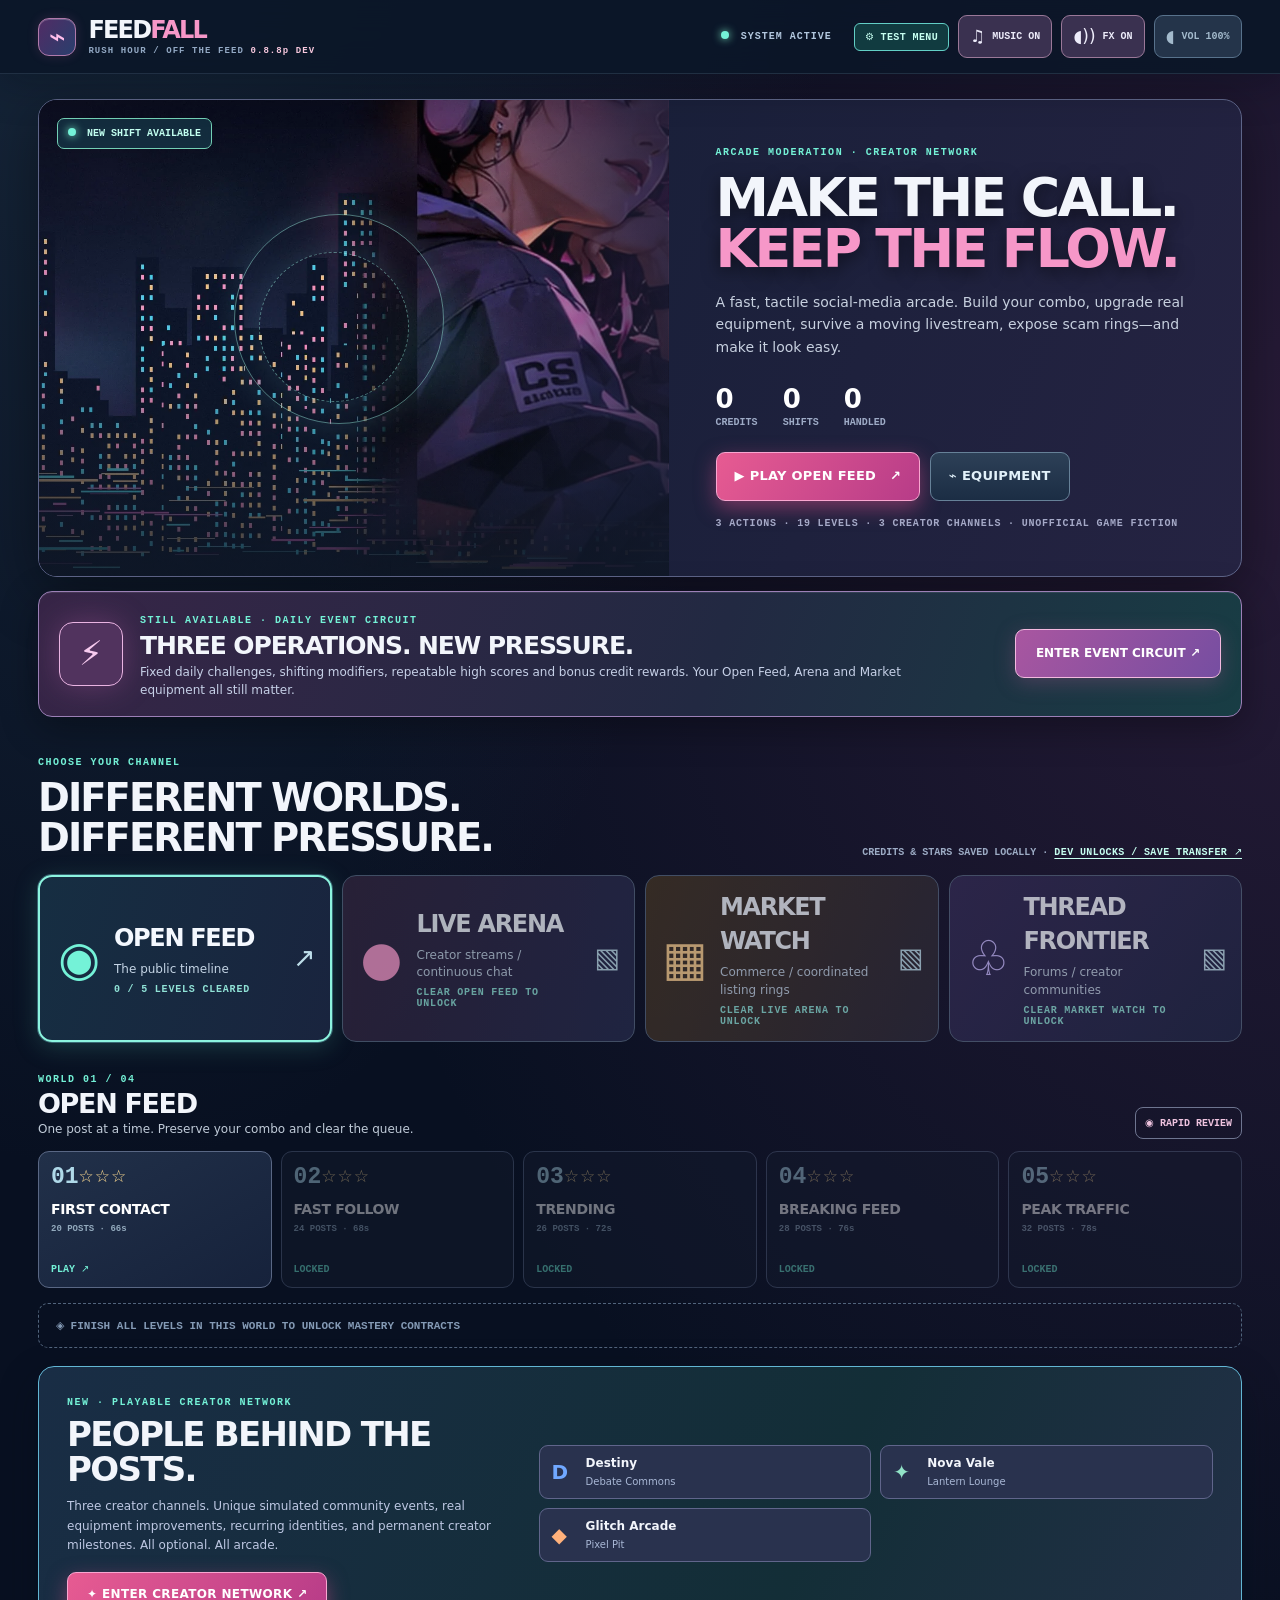
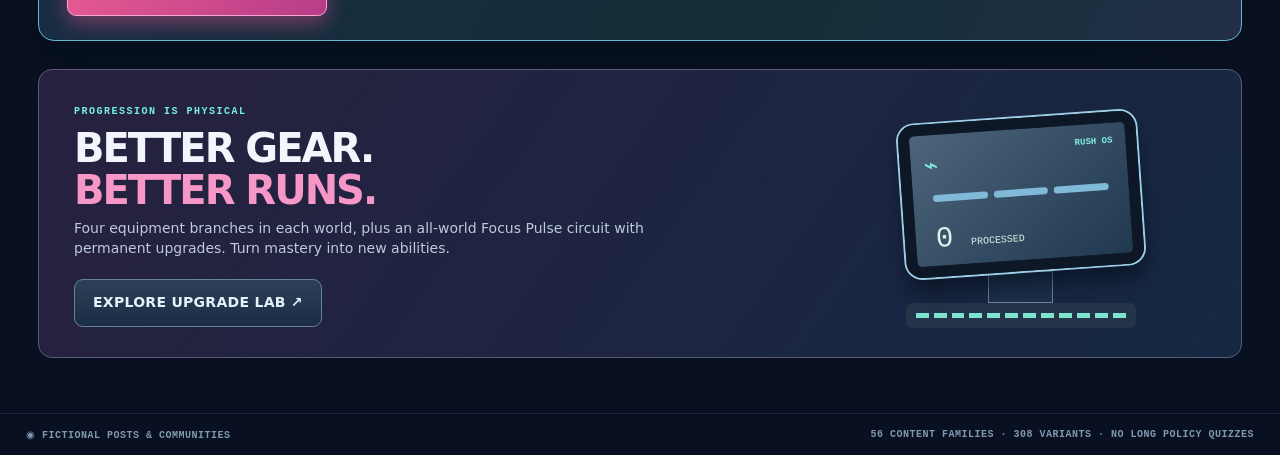
==== commit 093b8650: "feat(irl): v0.8.8p stage pit, arcade debate, grounded fan duos and relaxed mode" ====
--- a/index.html
+++ b/index.html
@@ -4,10 +4,10 @@
   <meta charset="utf-8">
   <meta name="viewport" content="width=device-width,initial-scale=1,viewport-fit=cover">
   <meta name="theme-color" content="#0a1121">
-  <meta name="description" content="FeedFall Rush Hour v0.8.8n DEV — reworked stage queue, authorized entry gates, debate invitation action and optional venue speed.">
-  <meta property="og:title" content="FeedFall: Rush Hour — v0.8.8n Living Venue Dev">
+  <meta name="description" content="FeedFall Rush Hour v0.8.8p DEV — stage crowd ring, live audience camera, arcade debate clashes and relaxed decision mode.">
+  <meta property="og:title" content="FeedFall: Rush Hour — v0.8.8p Living Venue Dev">
   <meta property="og:description" content="Play the denser Meet & Greet convention with optional Chaos Mode, stage interactions, and all previous arcade worlds.">
-  <title>FeedFall: Rush Hour — v0.8.8n DEV</title>
+  <title>FeedFall: Rush Hour — v0.8.8p DEV</title>
   <link rel="stylesheet" href="src/style.css">
 </head>
 <body>
--- a/src/style.css
+++ b/src/style.css
@@ -519,3 +519,51 @@
 
 /* v0.8.8f: mobile and desktop focus cards avoid the live stage speaker. */
 .irl-world-speech.irl-detached:after{display:none}
+
+/* v0.8.8o: on narrow screens the full decision is a readable card under the
+   uncropped stage, while the focused actor keeps its in-world head marker. */
+.irl-mobile-review{display:none;background:#fff5e3;color:#302740;padding:10px 12px;margin:0;border-top:2px solid #e8aeae;font:700 12px/1.35 ui-monospace,monospace}
+.irl-mobile-review[hidden]{display:none!important}
+.irl-mobile-review>div{display:flex;align-items:baseline;justify-content:space-between;gap:9px}
+.irl-mobile-review strong{font-size:13px}.irl-mobile-review b{font-size:11px;color:#8d416d}
+.irl-mobile-review p{font-weight:850;margin:4px 0;font-size:12px;line-height:1.4}
+.irl-mobile-review small{color:#746177;font-size:10px}
+@media(max-width:660px){
+ .irl-canvas-wrap{aspect-ratio:384/216}
+ .irl-canvas-wrap #irl-canvas{position:static;width:100%!important;height:100%;max-width:100%;left:auto!important}
+ .irl-world-speech{display:none!important}
+ .irl-mobile-review:not([hidden]){display:block}
+}
+
+/* v0.8.8p: integrated arcade telemetry and five equal decisions. */
+.irl-arcade-hud{display:grid;grid-template-columns:repeat(4,minmax(0,1fr));gap:0;
+ background:linear-gradient(90deg,#161b36,#352540 54%,#142f41);border-bottom:1px solid #a06e9e}
+.irl-arcade-hud span{border:0;border-right:1px solid #95749b60;border-radius:0;background:transparent;
+ color:#bfe4f1;padding:8px 12px;font-size:11px;letter-spacing:.05em}
+.irl-arcade-hud span:last-child{border-right:0}.irl-arcade-hud b{color:#ffe69e;font-size:17px}
+.irl-actions{grid-template-columns:repeat(5,minmax(0,1fr))}
+.irl-actions button{min-width:0;font-size:clamp(10px,1.3vw,14px)}
+.irl-actions .irl-debate{background:linear-gradient(115deg,#71308c,#b0456c 52%,#50378c);border-color:#d1a1ee}
+.irl-actions .irl-debate strong{color:#fff1c5;text-shadow:0 0 8px #ff9ce1b0}
+.irl-actions button.irl-suggested{outline:3px solid #eaff95;outline-offset:-3px;
+ box-shadow:0 0 0 2px #dfffaa,0 0 25px #efff8e77,inset 0 0 17px #ffe7c76c}
+.irl-relaxed-hint:not([hidden]){display:block;background:#e9fbd9;color:#203b37;
+ font:900 12px ui-monospace,monospace;text-align:center;padding:8px;border-top:2px solid #c3f19c}
+.irl-relaxed-hint[data-action=security]{background:#ffdde6;color:#6b2544}
+.irl-relaxed-hint[data-action=debate]{background:#e7d8ff;color:#50236a}
+.irl-relaxed-hint[data-action=check]{background:#dce9ff;color:#244c7a}
+.irl-relaxed-hint[data-action=redirect]{background:#fff0d5;color:#805425}
+.irl-speed-row select{max-width:min(220px,48vw)}
+@media(max-width:660px){
+ .irl-controls{bottom:0}
+ .irl-arcade-hud span{font-size:7px;padding:5px 3px;gap:2px;flex-direction:column}
+ .irl-arcade-hud b{font-size:13px}
+ .irl-actions{grid-template-columns:repeat(5,minmax(0,1fr));gap:3px}
+ .irl-actions button{font-size:9px;min-height:56px;padding:5px 1px}
+ .irl-actions button strong{font-size:clamp(8px,2.35vw,11px);white-space:nowrap}
+ .irl-actions small{font-size:7px}
+ .irl-control-foot{margin-top:7px}
+ .irl-speed-row{gap:5px;font-size:9px;margin:3px 0}
+ .irl-speed-row select{font-size:9px;padding:5px 6px;max-width:37vw}
+ .irl-speed-row span{display:none}
+}
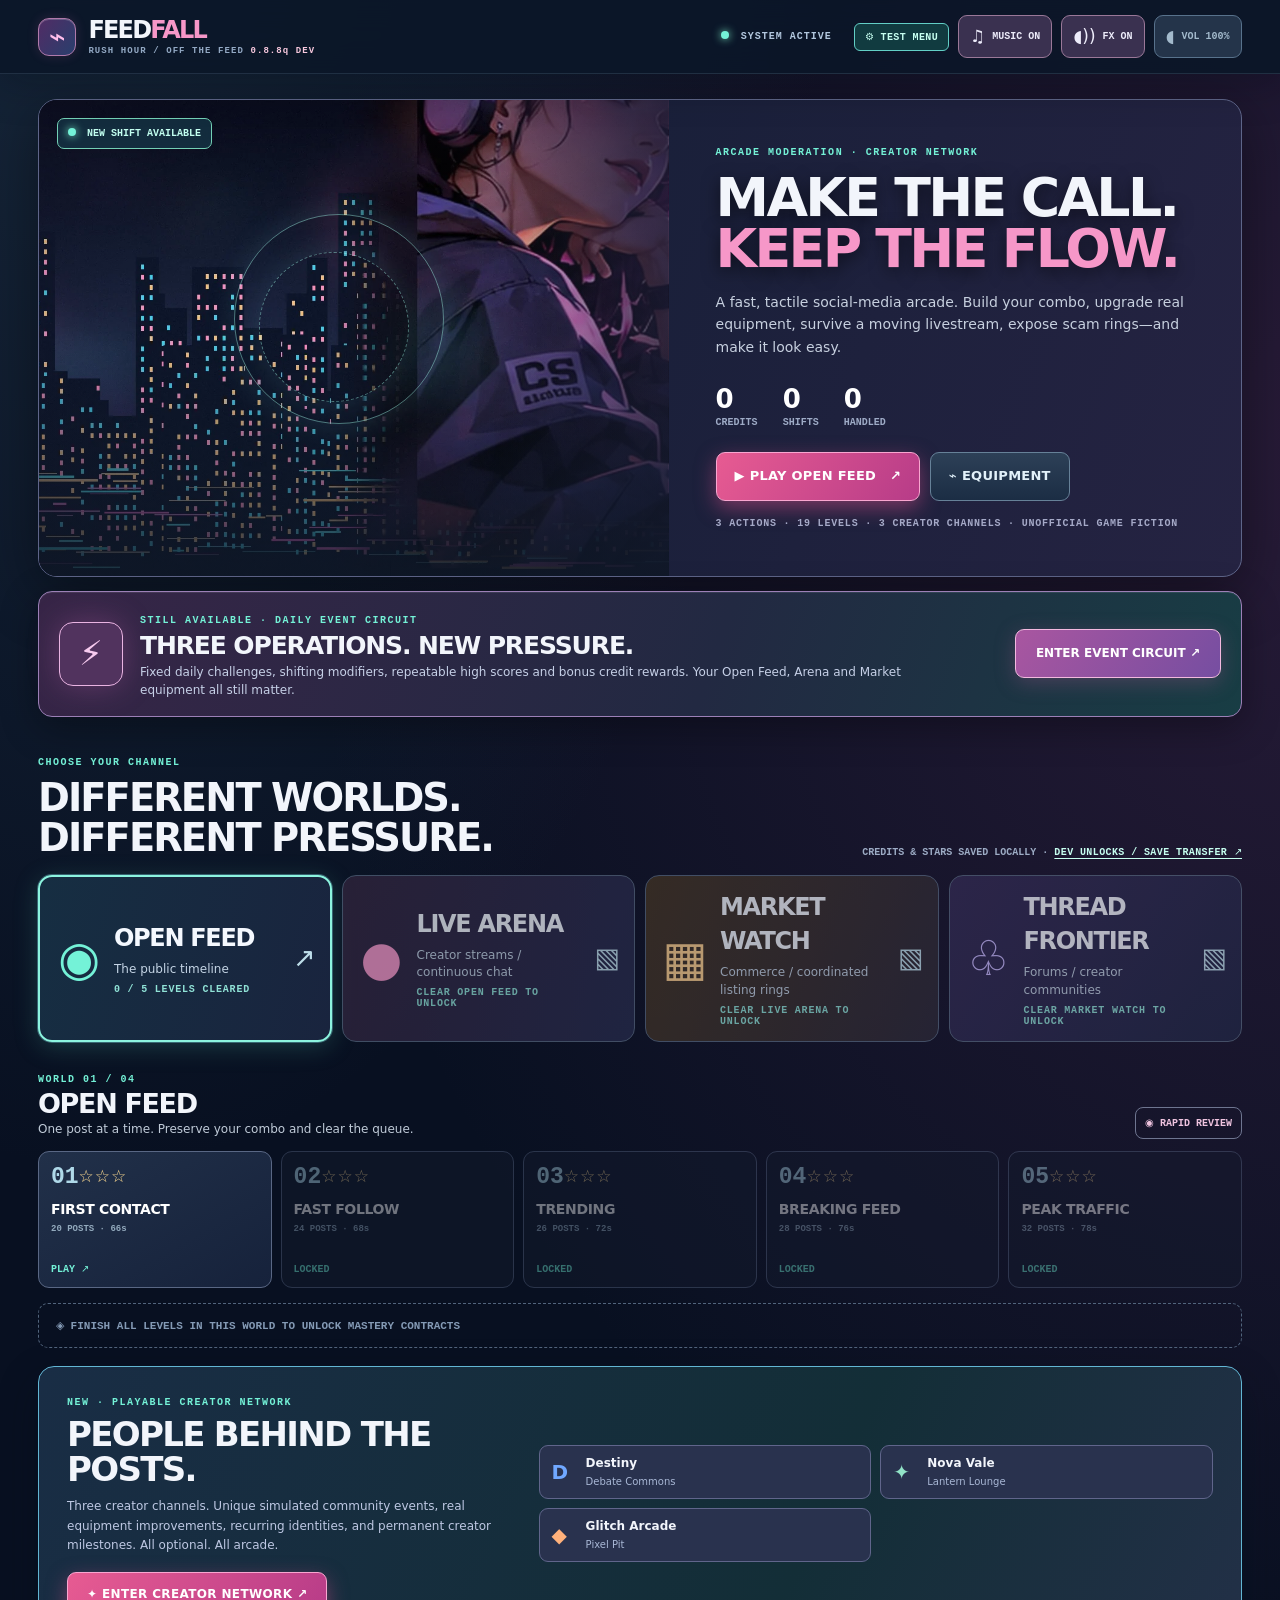
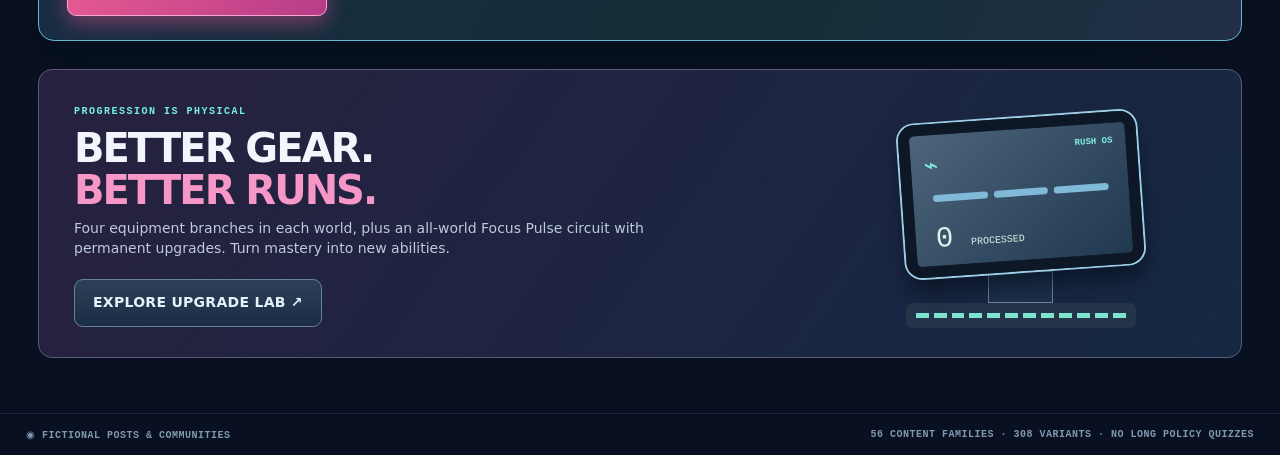
==== commit 50975024: "feat(irl): v0.8.8q concert pit, arcade feedback and physical staff interactions" ====
--- a/index.html
+++ b/index.html
@@ -4,10 +4,10 @@
   <meta charset="utf-8">
   <meta name="viewport" content="width=device-width,initial-scale=1,viewport-fit=cover">
   <meta name="theme-color" content="#0a1121">
-  <meta name="description" content="FeedFall Rush Hour v0.8.8p DEV — stage crowd ring, live audience camera, arcade debate clashes and relaxed decision mode.">
-  <meta property="og:title" content="FeedFall: Rush Hour — v0.8.8p Living Venue Dev">
+  <meta name="description" content="FeedFall Rush Hour v0.8.8q DEV — concert semicircle, secure gates, character interaction scenes and arcade decision polish.">
+  <meta property="og:title" content="FeedFall: Rush Hour — v0.8.8q Living Venue Dev">
   <meta property="og:description" content="Play the denser Meet & Greet convention with optional Chaos Mode, stage interactions, and all previous arcade worlds.">
-  <title>FeedFall: Rush Hour — v0.8.8p DEV</title>
+  <title>FeedFall: Rush Hour — v0.8.8q DEV</title>
   <link rel="stylesheet" href="src/style.css">
 </head>
 <body>
--- a/src/style.css
+++ b/src/style.css
@@ -536,7 +536,7 @@
 }
 
 /* v0.8.8p: integrated arcade telemetry and five equal decisions. */
-.irl-arcade-hud{display:grid;grid-template-columns:repeat(4,minmax(0,1fr));gap:0;
+.irl-arcade-hud{display:grid;grid-template-columns:repeat(5,minmax(0,1fr));gap:0;
  background:linear-gradient(90deg,#161b36,#352540 54%,#142f41);border-bottom:1px solid #a06e9e}
 .irl-arcade-hud span{border:0;border-right:1px solid #95749b60;border-radius:0;background:transparent;
  color:#bfe4f1;padding:8px 12px;font-size:11px;letter-spacing:.05em}
@@ -547,12 +547,6 @@
 .irl-actions .irl-debate strong{color:#fff1c5;text-shadow:0 0 8px #ff9ce1b0}
 .irl-actions button.irl-suggested{outline:3px solid #eaff95;outline-offset:-3px;
  box-shadow:0 0 0 2px #dfffaa,0 0 25px #efff8e77,inset 0 0 17px #ffe7c76c}
-.irl-relaxed-hint:not([hidden]){display:block;background:#e9fbd9;color:#203b37;
- font:900 12px ui-monospace,monospace;text-align:center;padding:8px;border-top:2px solid #c3f19c}
-.irl-relaxed-hint[data-action=security]{background:#ffdde6;color:#6b2544}
-.irl-relaxed-hint[data-action=debate]{background:#e7d8ff;color:#50236a}
-.irl-relaxed-hint[data-action=check]{background:#dce9ff;color:#244c7a}
-.irl-relaxed-hint[data-action=redirect]{background:#fff0d5;color:#805425}
 .irl-speed-row select{max-width:min(220px,48vw)}
 @media(max-width:660px){
  .irl-controls{bottom:0}
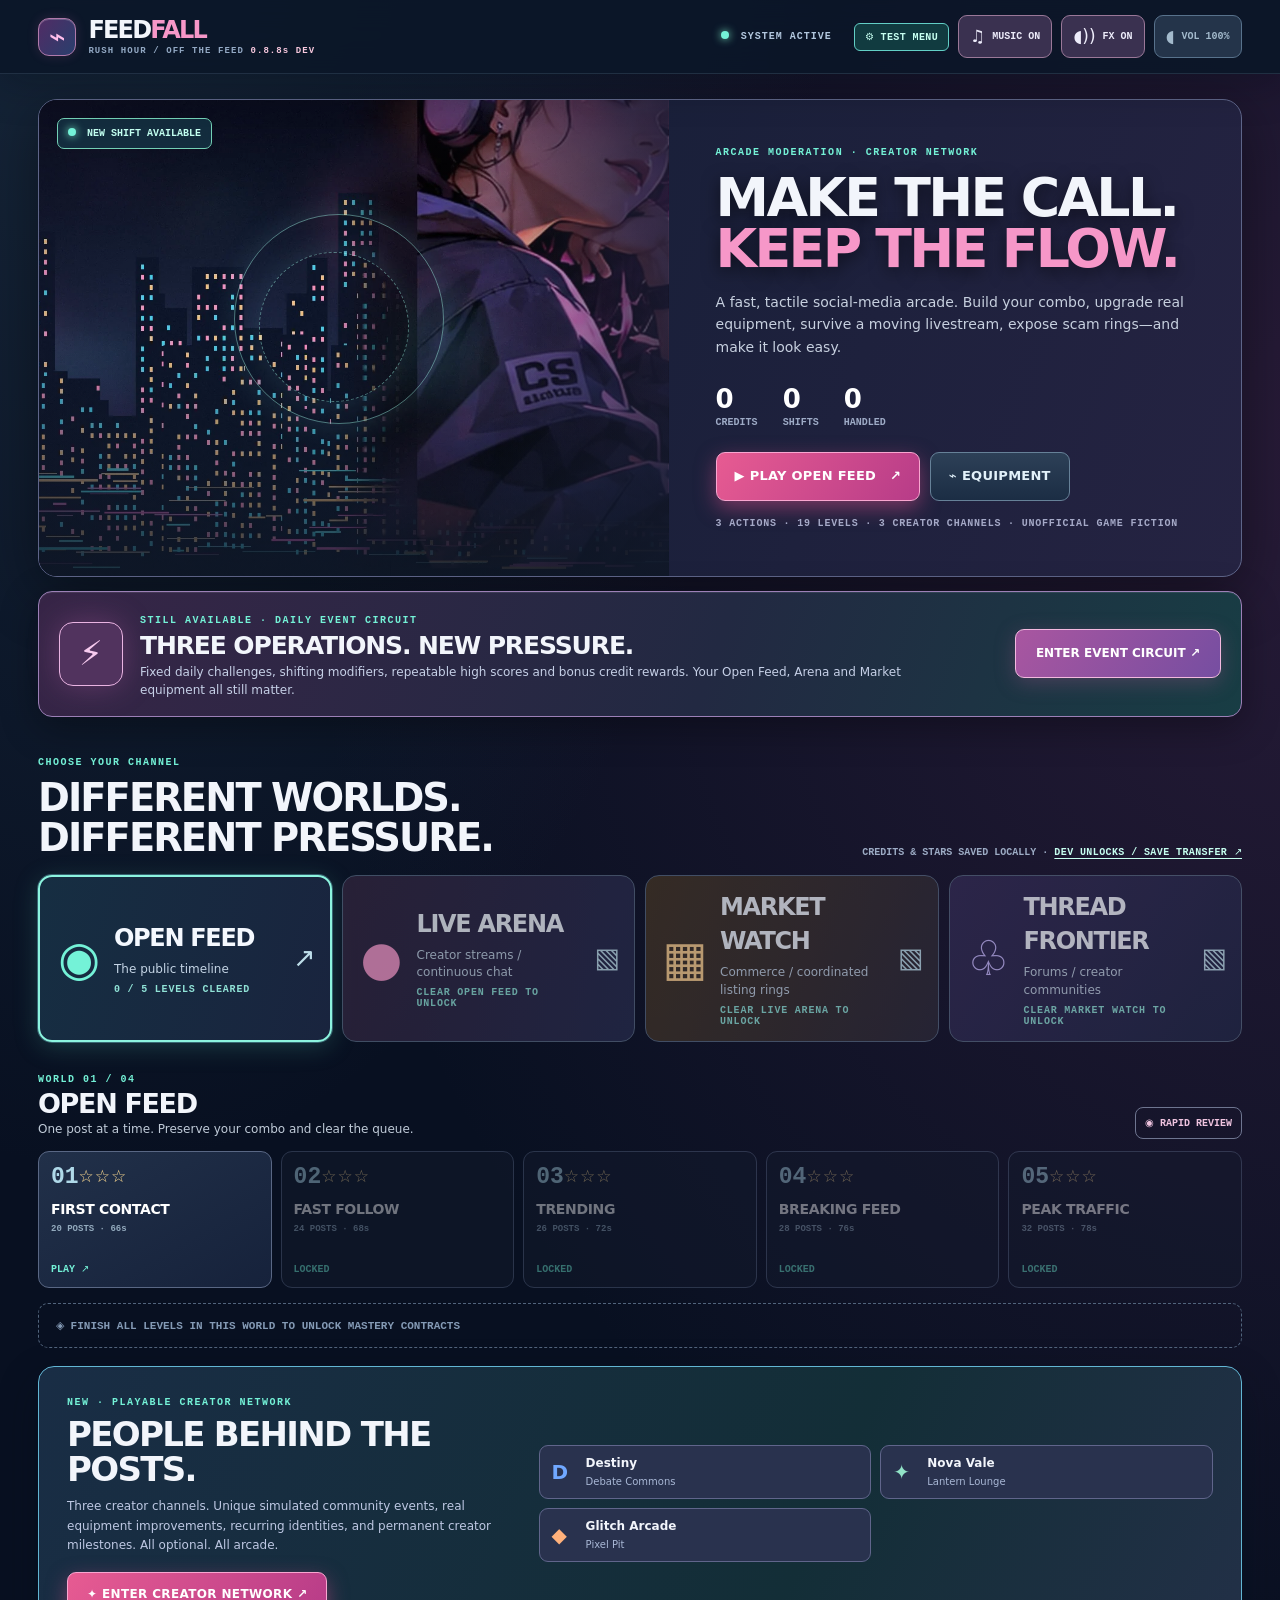
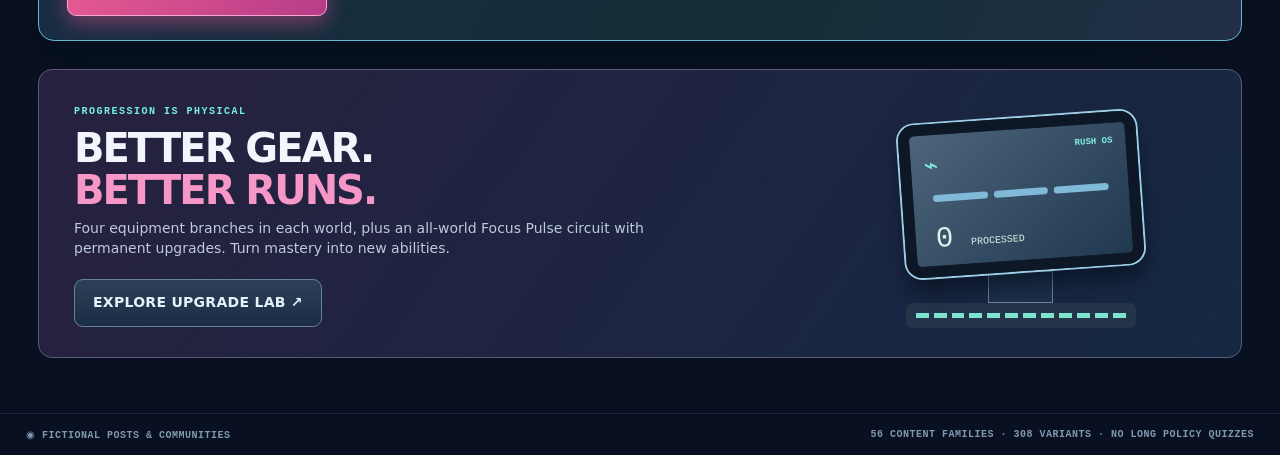
==== commit fef31536: "fix(v088s): recover debate crowd state and restore painted gate visuals" ====
--- a/index.html
+++ b/index.html
@@ -4,10 +4,10 @@
   <meta charset="utf-8">
   <meta name="viewport" content="width=device-width,initial-scale=1,viewport-fit=cover">
   <meta name="theme-color" content="#0a1121">
-  <meta name="description" content="FeedFall Rush Hour v0.8.8q DEV — concert semicircle, secure gates, character interaction scenes and arcade decision polish.">
-  <meta property="og:title" content="FeedFall: Rush Hour — v0.8.8q Living Venue Dev">
+  <meta name="description" content="FeedFall Rush Hour v0.8.8s DEV — concert semicircle, secure gates, character interaction scenes and arcade decision polish.">
+  <meta property="og:title" content="FeedFall: Rush Hour — v0.8.8s Living Venue Dev">
   <meta property="og:description" content="Play the denser Meet & Greet convention with optional Chaos Mode, stage interactions, and all previous arcade worlds.">
-  <title>FeedFall: Rush Hour — v0.8.8q DEV</title>
+  <title>FeedFall: Rush Hour — v0.8.8s DEV</title>
   <link rel="stylesheet" href="src/style.css">
 </head>
 <body>
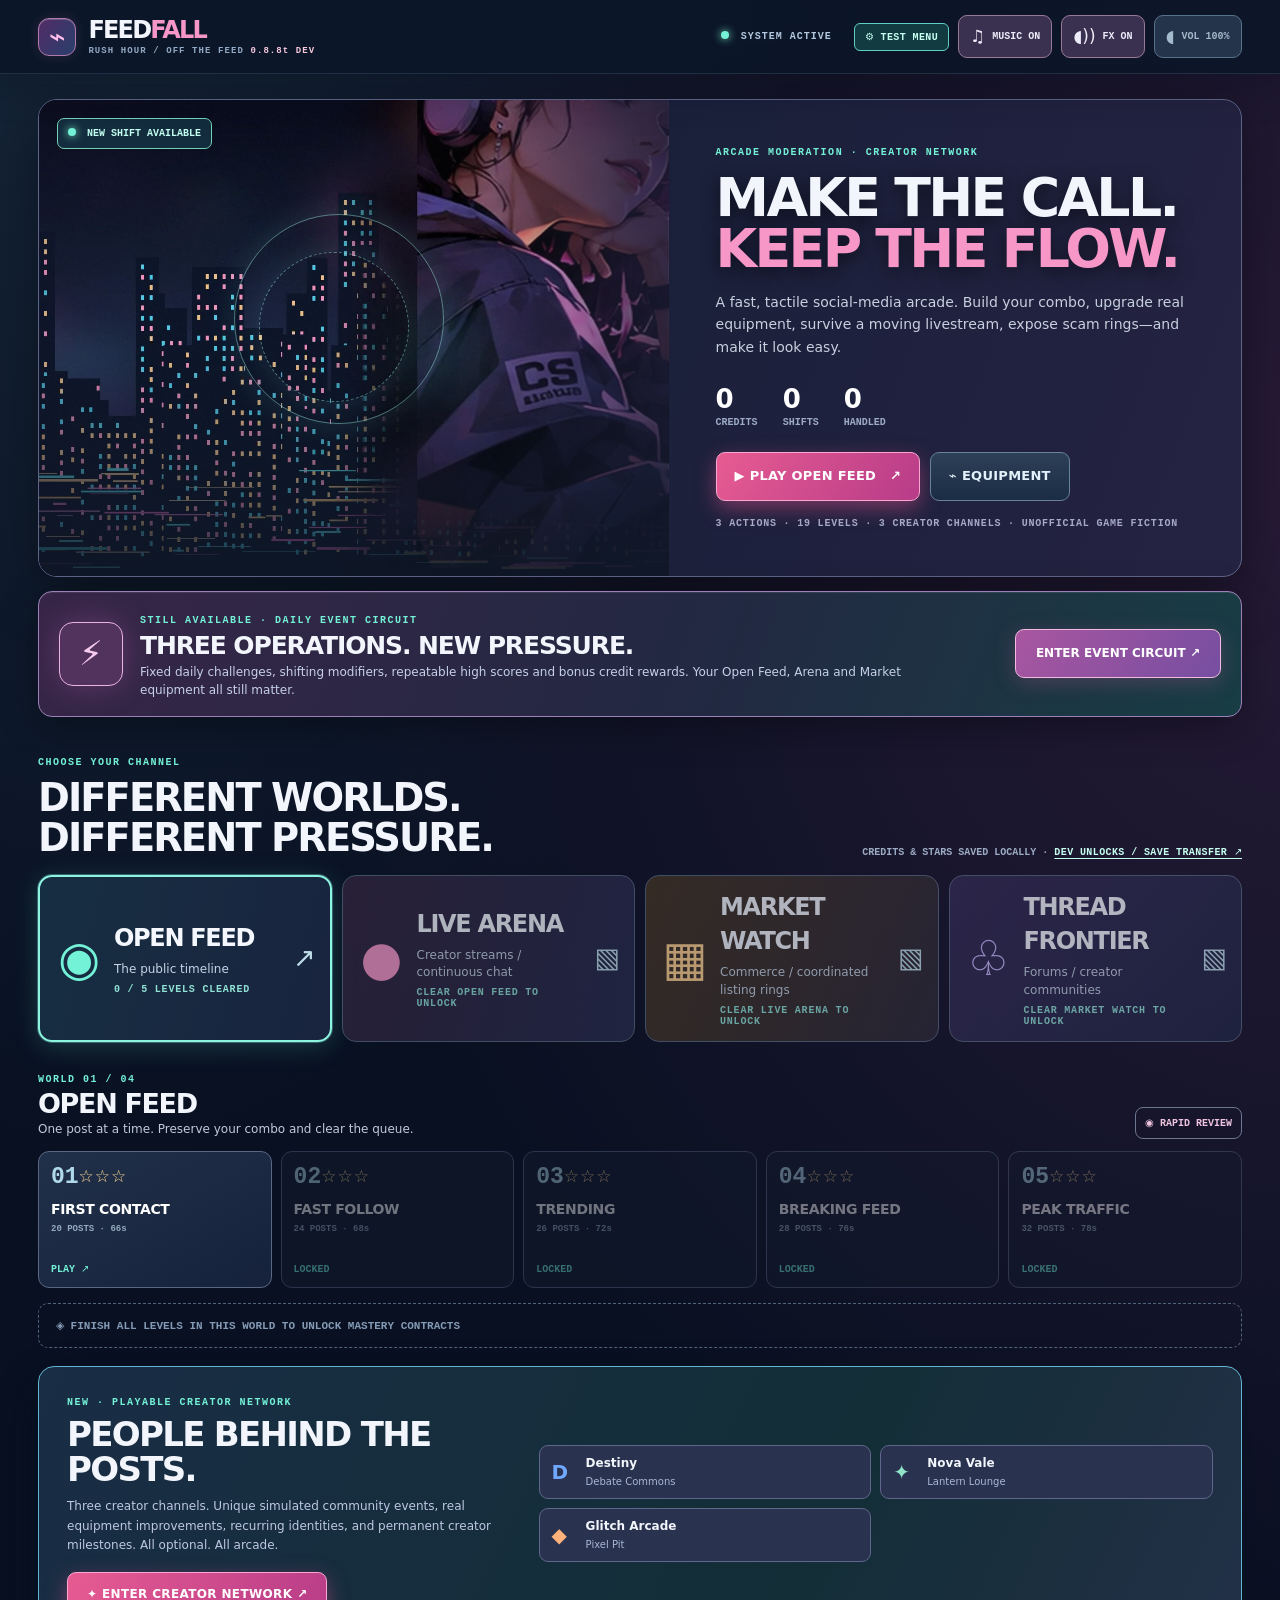
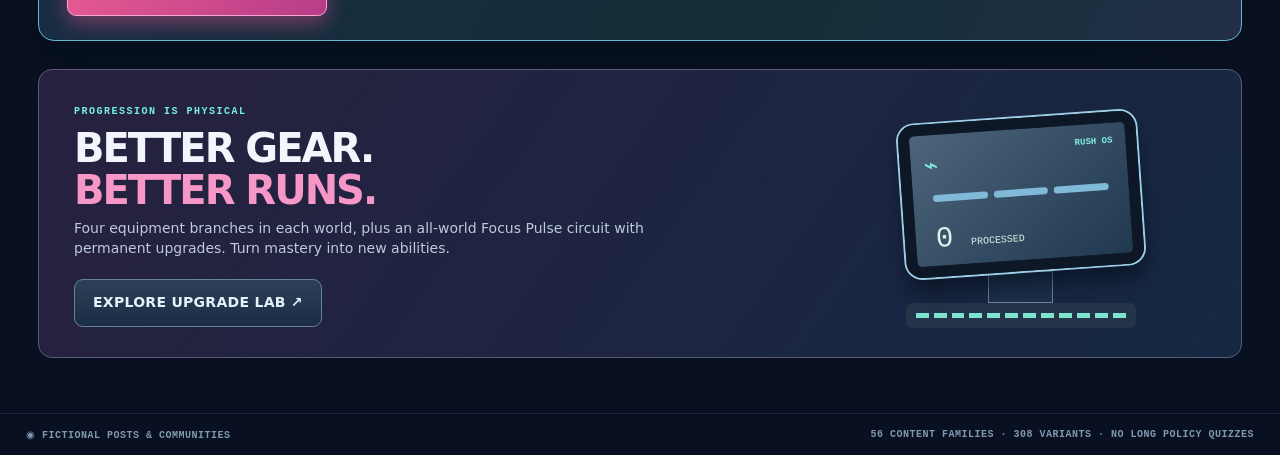
==== commit 7bc04e08: "feat(v088t): correct stage artifacts and gate, add wave surge and six cosplay sprite sets" ====
--- a/index.html
+++ b/index.html
@@ -4,10 +4,10 @@
   <meta charset="utf-8">
   <meta name="viewport" content="width=device-width,initial-scale=1,viewport-fit=cover">
   <meta name="theme-color" content="#0a1121">
-  <meta name="description" content="FeedFall Rush Hour v0.8.8s DEV — concert semicircle, secure gates, character interaction scenes and arcade decision polish.">
-  <meta property="og:title" content="FeedFall: Rush Hour — v0.8.8s Living Venue Dev">
+  <meta name="description" content="FeedFall Rush Hour v0.8.8t DEV — polished entrance, wave surge music and six game/anime cosplayers.">
+  <meta property="og:title" content="FeedFall: Rush Hour — v0.8.8t Living Venue Dev">
   <meta property="og:description" content="Play the denser Meet & Greet convention with optional Chaos Mode, stage interactions, and all previous arcade worlds.">
-  <title>FeedFall: Rush Hour — v0.8.8s DEV</title>
+  <title>FeedFall: Rush Hour — v0.8.8t DEV</title>
   <link rel="stylesheet" href="src/style.css">
 </head>
 <body>
